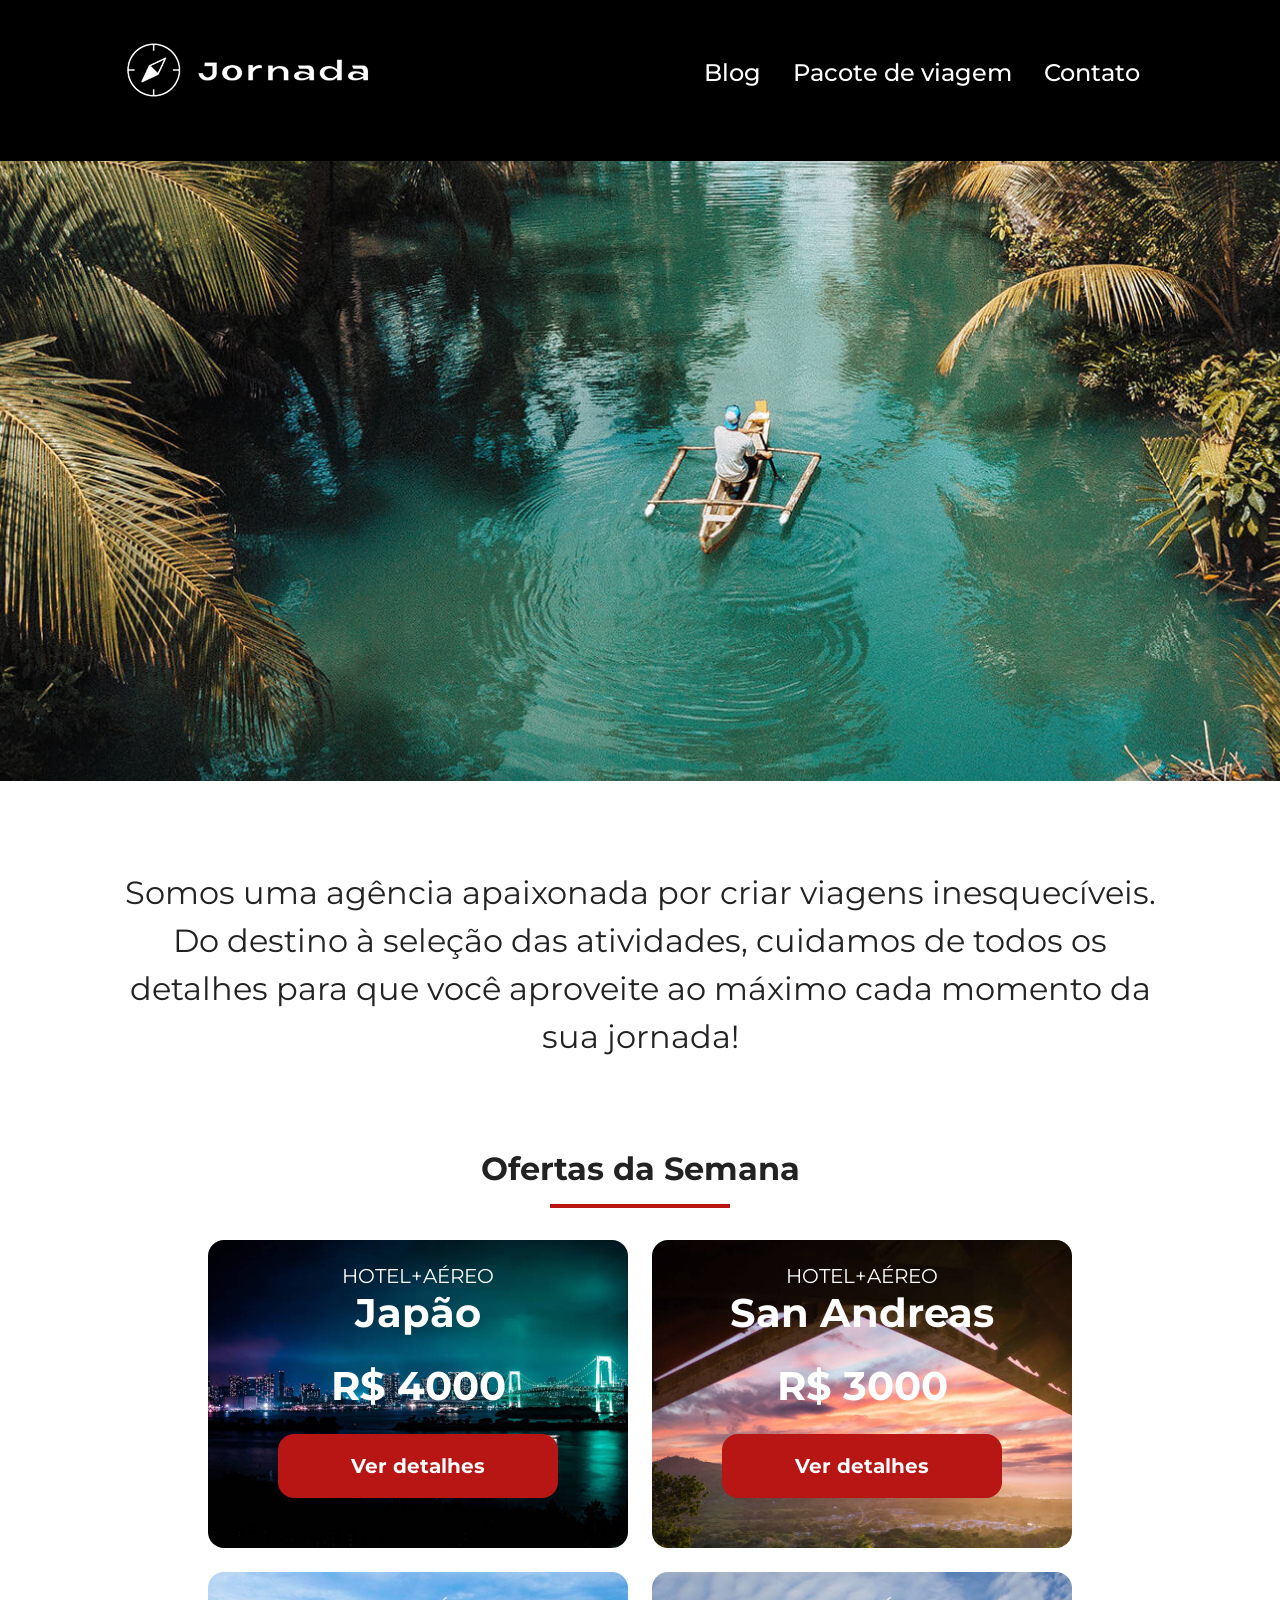
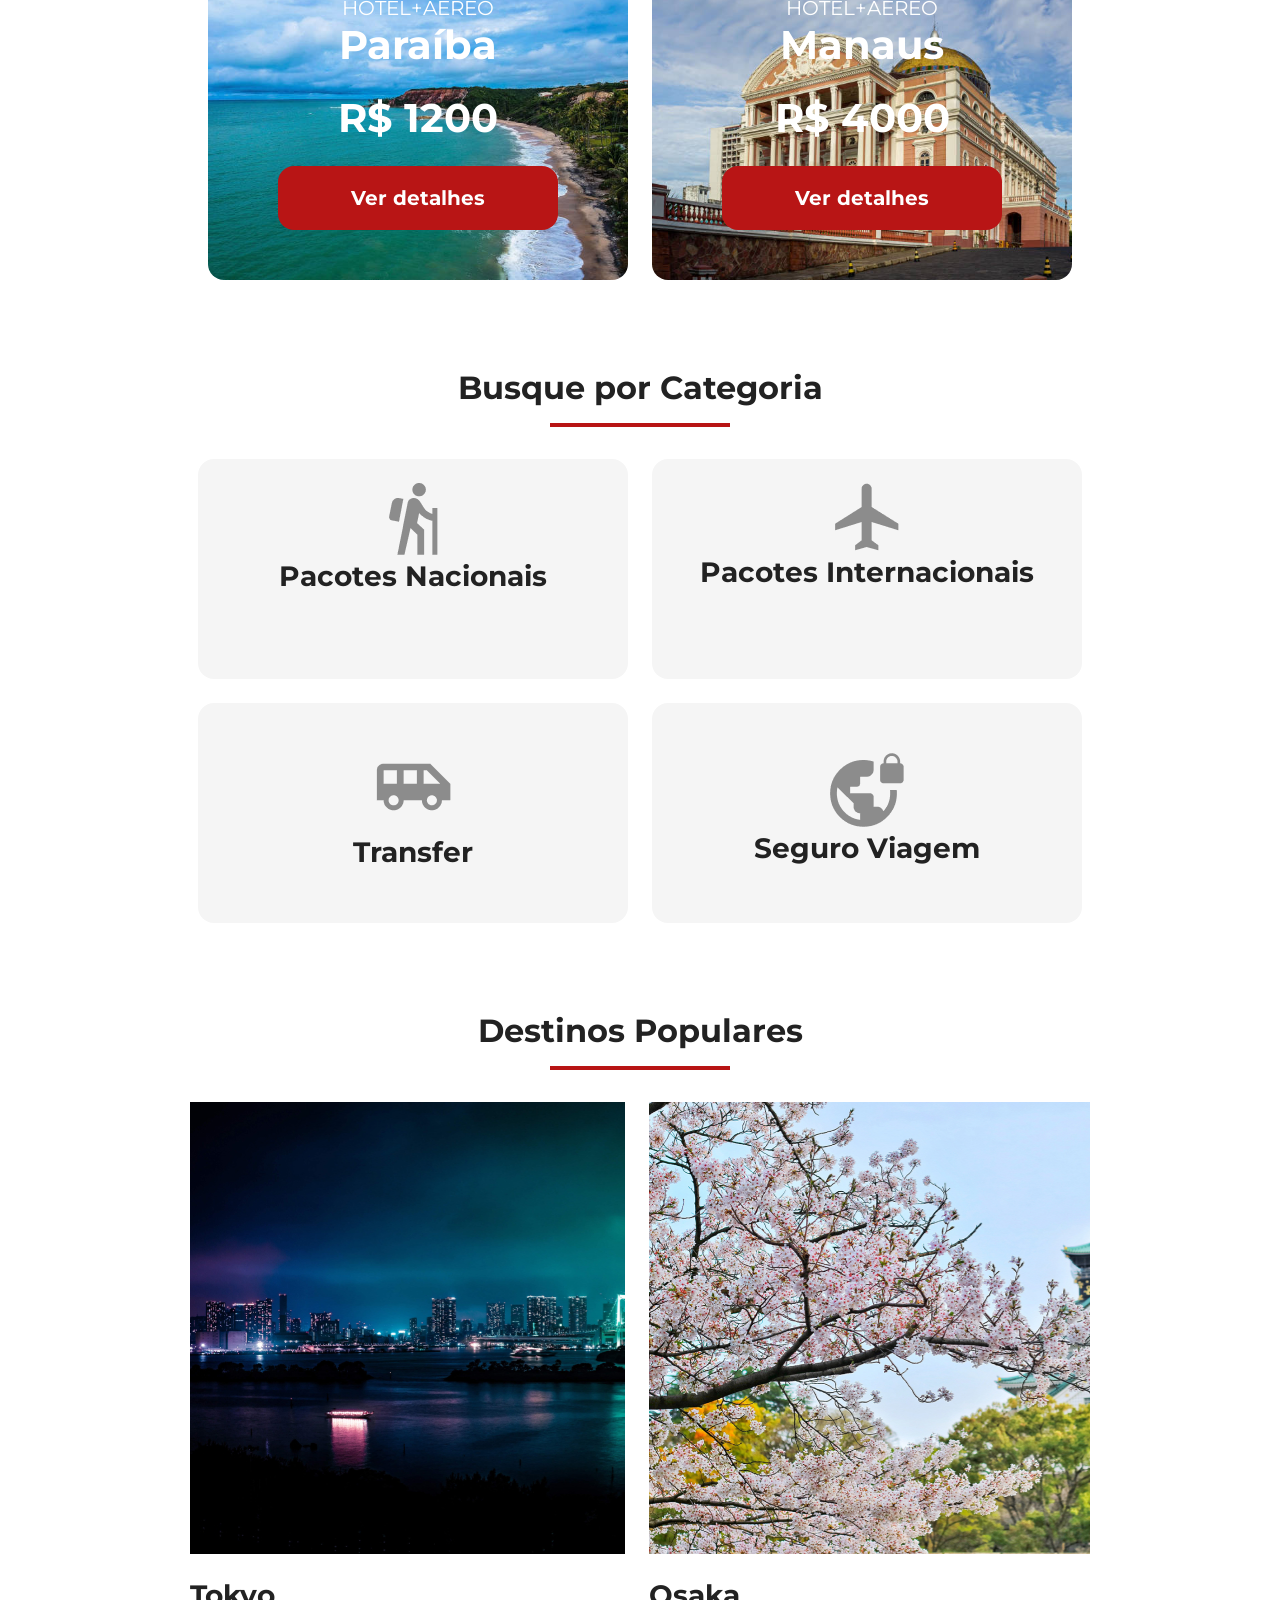
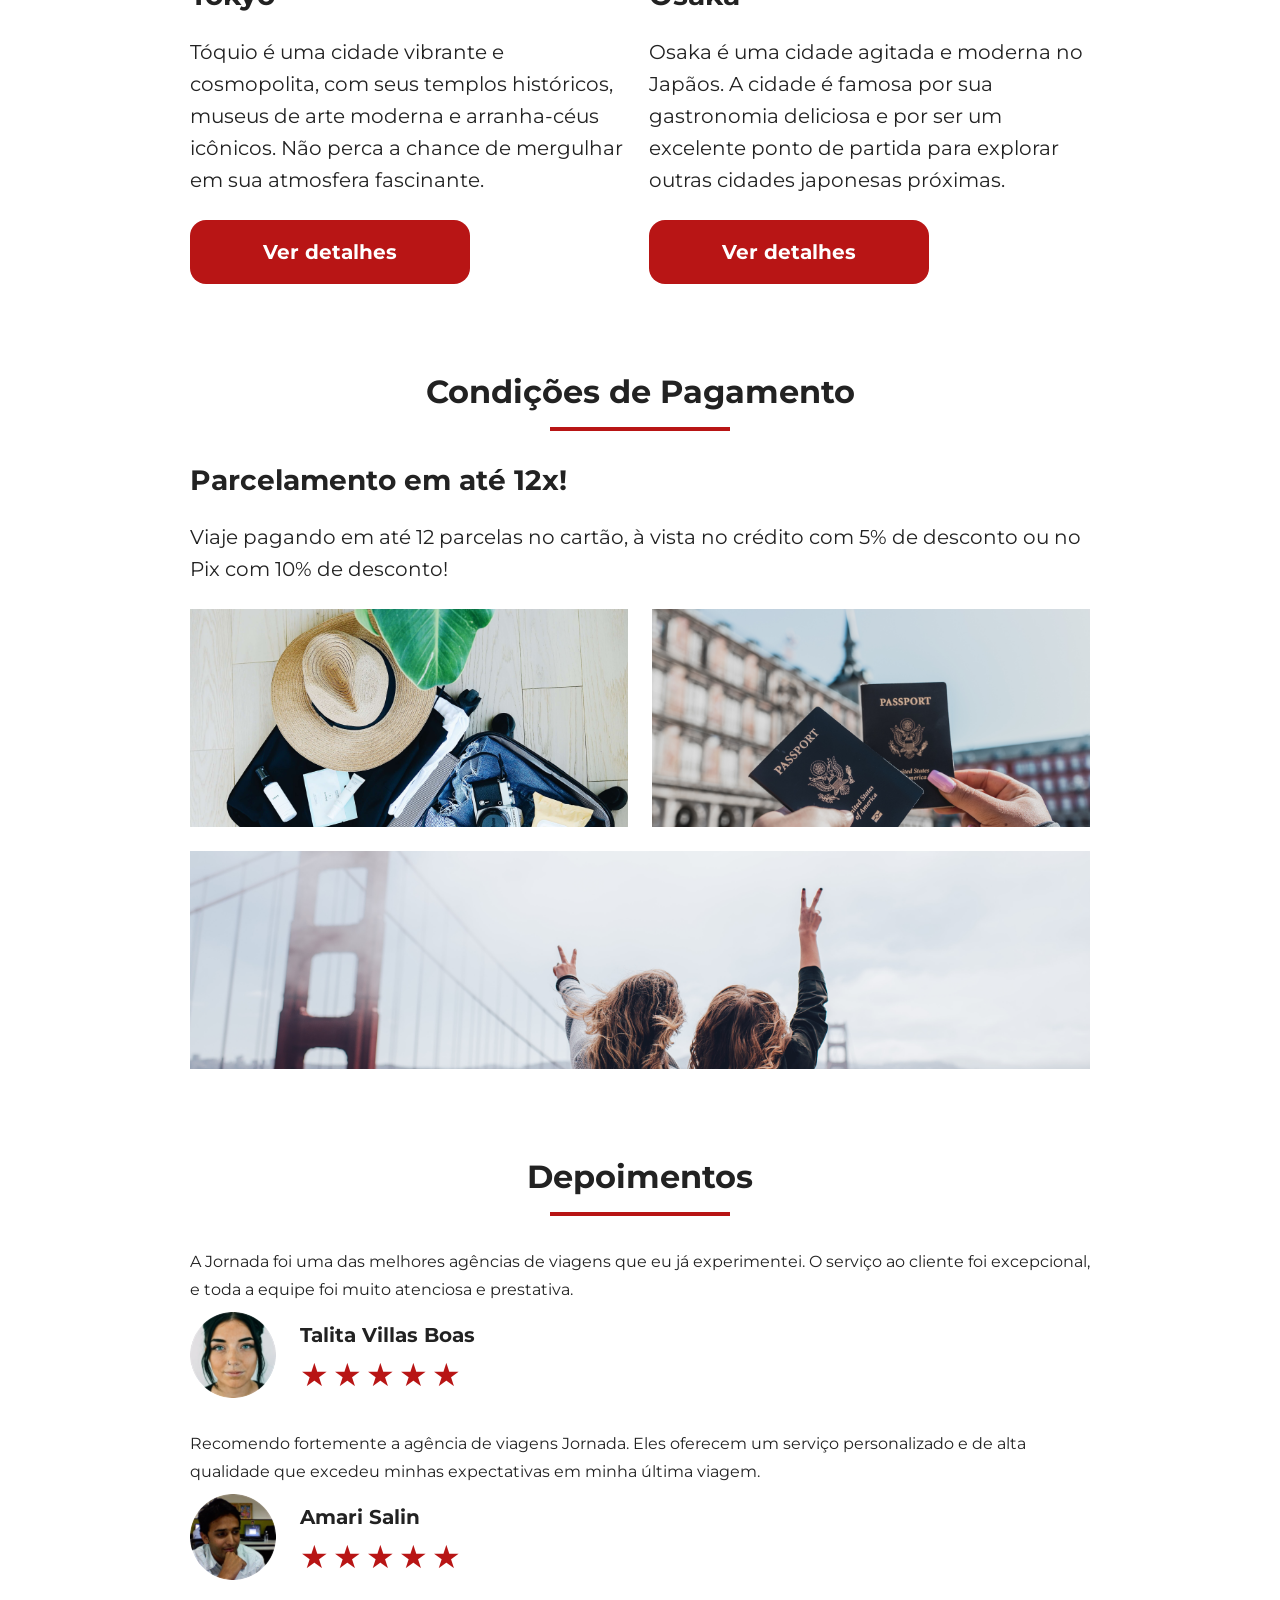
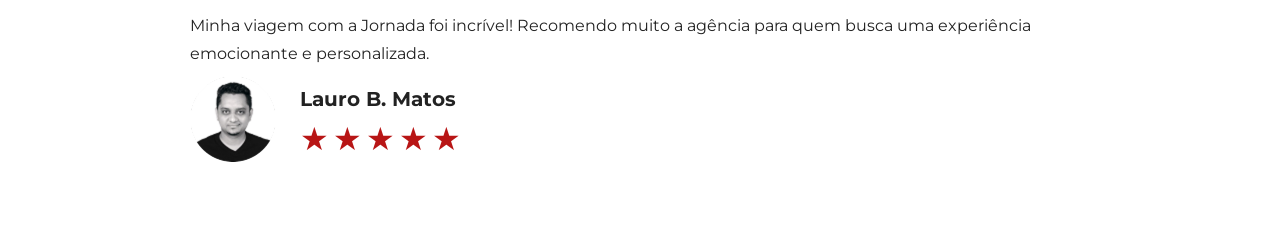
==== index.html @ 450d6588 "Finaliza estilos do mobile" ====
<!doctype html>
<html lang="en">
  <head>
    <meta charset="UTF-8" />
    <meta name="viewport" content="width=device-width, initial-scale=1.0" />
    <title>Jornnada Viagens</title>
    <link rel="stylesheet" href="css/style.css" />
  </head>

  <body>
    <header class="main-header">
      <a class="logo" href="index.html" title="Voltar para a página inicial">
        <img
          class="img-mobile"
          src="images/bussola-jornada-branco.png"
          alt="Bússola  do logo Jornada Viagens na cor branca"
        />
        <img
          class="img-desktop"
          src="images/bussola-texto-jornada-branco.png"
          alt="Logo Jornada Viagens na cor branca"
        />
      </a>

      <div class="navigation-menu">
        <label for="menu">
          <img src="images/menu.png" alt="menu" />
        </label>
        <input type="checkbox" id="menu" hidden />
        <nav>
          <ul class="list-links">
            <li>
              <a href="blog.html" target="_blank" title="Ir para o blog"
                >Blog</a
              >
            </li>
            <li>
              <a
                href="pacotes.html"
                target="_blank"
                title="Ir para os pacotes de viagem"
                >Pacote de viagem</a
              >
            </li>
            <li>
              <a
                href="contato.html"
                target="_blank"
                title="Ir para a página de contato"
                >Contato</a
              >
            </li>
          </ul>
        </nav>
      </div>
    </header>

    <section class="hero">
      <div class="hero-img"></div>
      <h2>
        Somos uma agência apaixonada por criar viagens inesquecíveis. Do destino
        à seleção das atividades, cuidamos de todos os detalhes para que você
        aproveite ao máximo cada momento da sua jornada!
      </h2>
    </section>

    <section class="offers">
      <div class="section-title">
        <h2>Ofertas da Semana</h2>
        <hr />
      </div>

      <div class="offers-cards">
        <article class="card japan">
          <header>
            <p>HOTEL+AÉREO</p>
            <h3>
              Japão<br />
              <span>R$ 4000</span>
            </h3>
          </header>
          <footer>
            <a href="#" target="" class="button">Ver detalhes</a>
          </footer>
        </article>

        <article class="card san-andreas">
          <header>
            <p>HOTEL+AÉREO</p>
            <h3>
              San Andreas<br />
              <span>R$ 3000</span>
            </h3>
          </header>
          <footer>
            <a href="#" target="" class="button">Ver detalhes</a>
          </footer>
        </article>

        <article class="card paraiba">
          <header>
            <p>HOTEL+AÉREO</p>
            <h3>
              Paraíba<br />
              <span>R$ 1200</span>
            </h3>
          </header>
          <footer>
            <a href="#" target="" class="button">Ver detalhes</a>
          </footer>
        </article>

        <article class="card manaus">
          <header>
            <p>HOTEL+AÉREO</p>
            <h3>
              Manaus<br />
              <span>R$ 4000</span>
            </h3>
          </header>
          <footer>
            <a href="#" target="" class="button">Ver detalhes</a>
          </footer>
        </article>
      </div>
    </section>

    <section class="categories">
      <div class="section-title">
        <h2>Busque por Categoria</h2>
        <hr />
      </div>
      <div class="categories-cards">
        <a
          class="card"
          href="#"
          target="_blank"
          title="Busque pela categoria de pacotes nacionais"
        >
          <img
            src="images/icone-caminhada.png"
            alt="Ícone cinza representado uma pessoa fazendo tracking"
          />
          <h3 class="content-title">Pacotes Nacionais<br /></h3>
        </a>

        <a
          class="card"
          href="#"
          target="_blank"
          title="Busque pela categoria de pacotes internacionais"
        >
          <img
            src="images/icone-aviao.png"
            alt="Ícone cinza representado um aviao"
          />
          <h3 class="content-title">Pacotes Internacionais<br /></h3>
        </a>

        <a
          class="card sigle-line transfer"
          href="#"
          target="_blank"
          title="Busque pela categoria de transfer"
        >
          <img
            src="images/icone-onibus.png"
            alt="Ícone cinza representado um microonibus"
          />
          <h3 class="content-title">Transfer<br /></h3>
        </a>

        <a
          class="card sigle-line"
          href="#"
          target="_blank"
          title="Busque pela categoria de seguro viagem"
        >
          <img
            src="images/icone-planeta.png"
            alt="Ícone cinza representado o planeta terra com um cadeado"
          />
          <h3 class="content-title">Seguro Viagem<br /></h3>
        </a>
      </div>
    </section>

    <section class="destinations">
      <div class="section-title">
        <h2>Destinos Populares</h2>
        <hr />
      </div>

      <div class="destinations-items">
        <article class="item">
          <header>
            <div class="img-item tokio"></div>
            <h3 class="content-title">Tokyo</h3>
          </header>
          <p class="content-text">
            Tóquio é uma cidade vibrante e cosmopolita, com seus templos
            históricos, museus de arte moderna e arranha-céus icônicos. Não
            perca a chance de mergulhar em sua atmosfera fascinante.
          </p>
          <footer>
            <a
              href="#"
              target="_blank"
              class="button"
              title="Veja mais detalhes do destino Tokio"
              >Ver detalhes</a
            >
          </footer>
        </article>

        <article class="item">
          <header>
            <div class="img-item osaka"></div>
            <h3 class="content-title">Osaka</h3>
          </header>
          <p class="content-text">
            Osaka é uma cidade agitada e moderna no Japãos. A cidade é famosa
            por sua gastronomia deliciosa e por ser um excelente ponto de
            partida para explorar outras cidades japonesas próximas.
          </p>
          <footer>
            <a
              href="#"
              target="_blank"
              class="button"
              title="Veja mais detalhes do destino Osaka"
              >Ver detalhes</a
            >
          </footer>
        </article>
      </div>
    </section>

    <section class="payments">
      <div class="section-title">
        <h2>Condições de Pagamento</h2>
        <hr />
      </div>
      <div class="payments-content">
        <div class="text-content">
          <h3 class="content-title">Parcelamento em até 12x!</h3>
          <p class="content-text">
            Viaje pagando em até 12 parcelas no cartão, à vista no crédito com
            5% de desconto ou no Pix com 10% de desconto!
          </p>
        </div>
        <div class="image-content">
          <div class="image bag"></div>
          <div class="image passport"></div>
          <div class="image people colspan-2"></div>
        </div>
      </div>
    </section>

    <section class="testimonials">
      <div class="section-title">
        <h2>Depoimentos</h2>
        <hr />
      </div>

      <div class="testimonial-container">
        <article class="card">
          <header>
            <p>
              A Jornada foi uma das melhores agências de viagens que eu já
              experimentei. O serviço ao cliente foi excepcional, e toda a
              equipe foi muito atenciosa e prestativa.
            </p>
          </header>
          <footer>
            <img
              src="images/avatar-talita.png"
              alt="imagem de perfil da cliente Talita Villas Boas"
            />
            <div class="profile-content">
              <h4 class="content-title">Talita Villas Boas</h4>
              <div class="rating">
                <span class="star">★</span>
                <span class="star">★</span>
                <span class="star">★</span>
                <span class="star">★</span>
                <span class="star">★</span>
              </div>
            </div>
          </footer>
        </article>

        <article class="card">
          <header>
            <p>
              Recomendo fortemente a agência de viagens Jornada. Eles oferecem
              um serviço personalizado e de alta qualidade que excedeu minhas
              expectativas em minha última viagem.
            </p>
          </header>
          <footer>
            <img
              src="images/avatar-amari.png"
              alt="imagem de perfil da cliente Amari Salin"
            />
            <div class="profile-content">
              <h4 class="content-title">Amari Salin</h4>
              <div class="rating">
                <span class="star">★</span>
                <span class="star">★</span>
                <span class="star">★</span>
                <span class="star">★</span>
                <span class="star">★</span>
              </div>
            </div>
          </footer>
        </article>

        <article class="card">
          <header>
            <p>
              Minha viagem com a Jornada foi incrível! Recomendo muito a agência
              para quem busca uma experiência emocionante e personalizada.
            </p>
          </header>
          <footer>
            <img
              src="images/avatar-lauro.png"
              alt="imagem de perfil da cliente Lauro B. Matos"
            />
            <div class="profile-content">
              <h4 class="content-title">Lauro B. Matos</h4>
              <div class="rating">
                <span class="star">★</span>
                <span class="star">★</span>
                <span class="star">★</span>
                <span class="star">★</span>
                <span class="star">★</span>
              </div>
            </div>
          </footer>
        </article>
      </div>
    </section>
  </body>
</html>
---- css/style.css ----
@import url(global.css);
@import url(header.css);
@import url(hero.css);
@import url(offers.css);
@import url(category.css);
@import url(destinations.css);
@import url(payments.css);
@import url(testimonials.css);
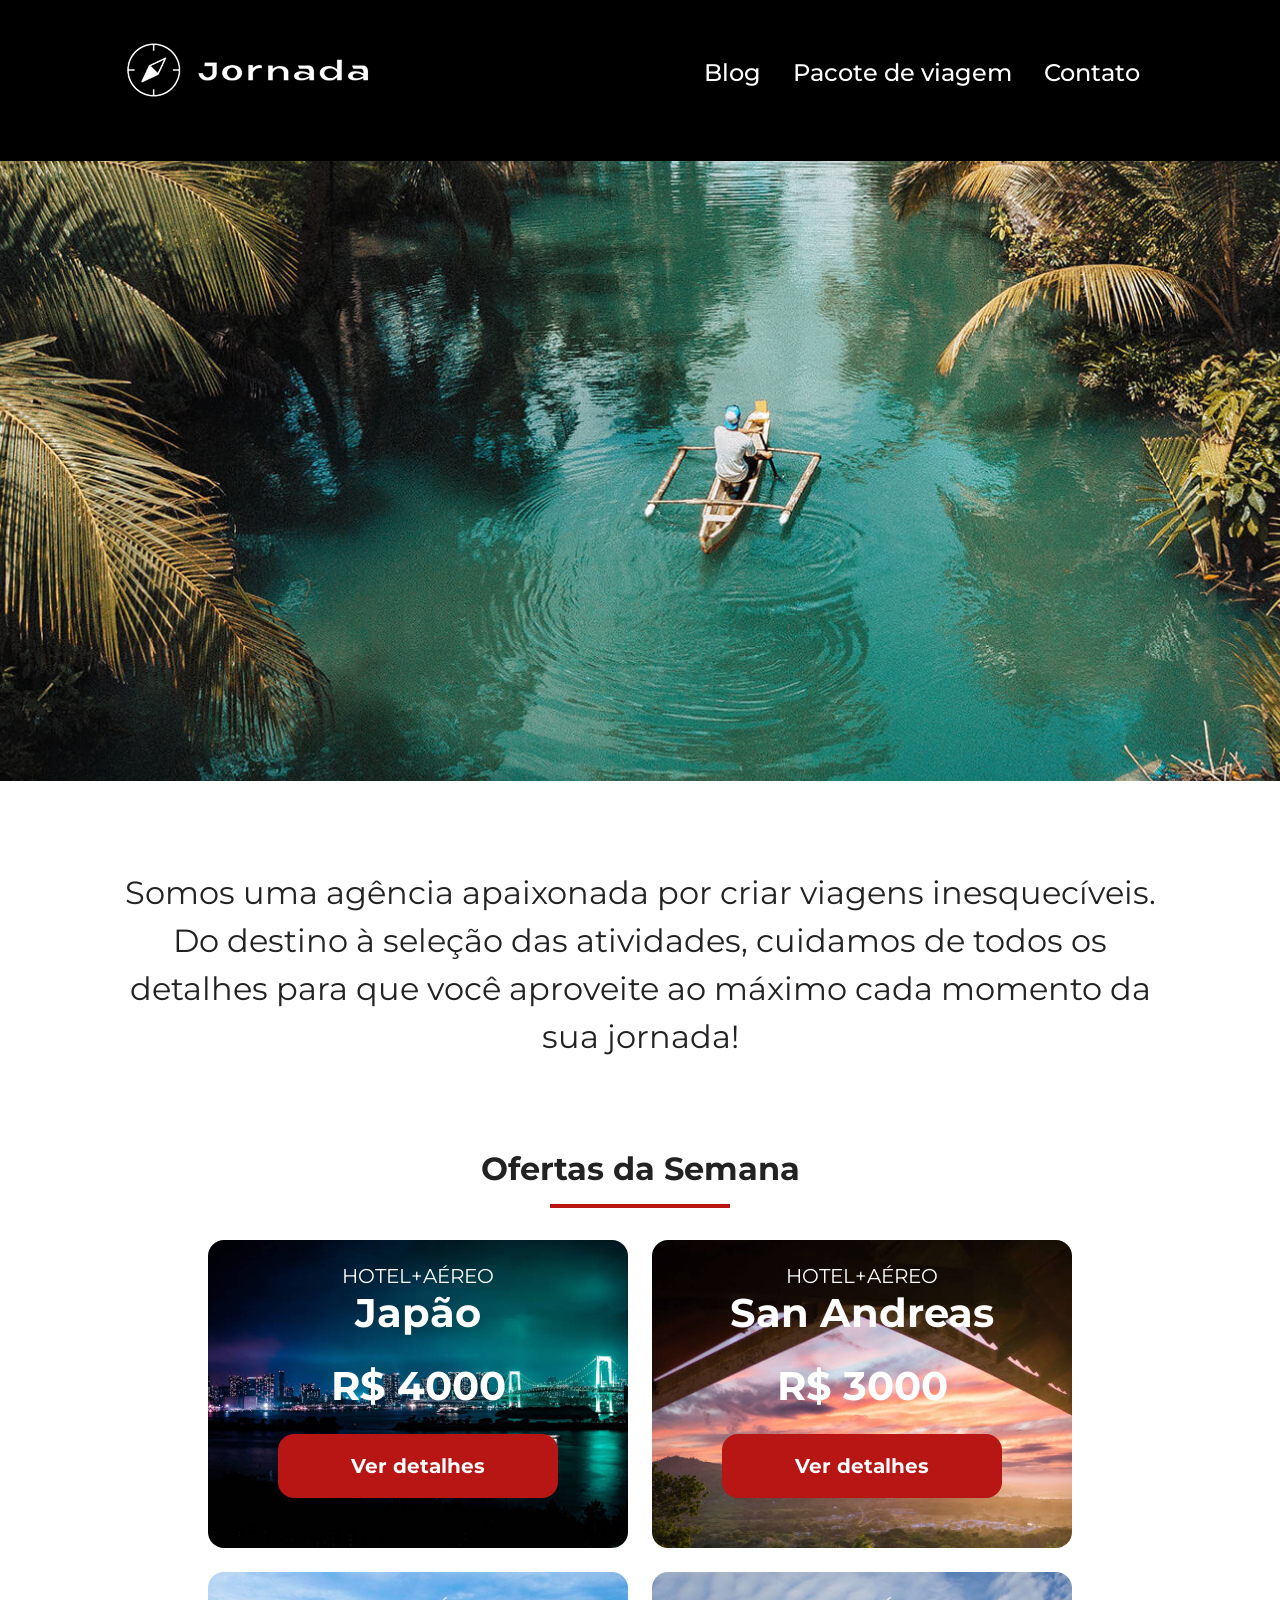
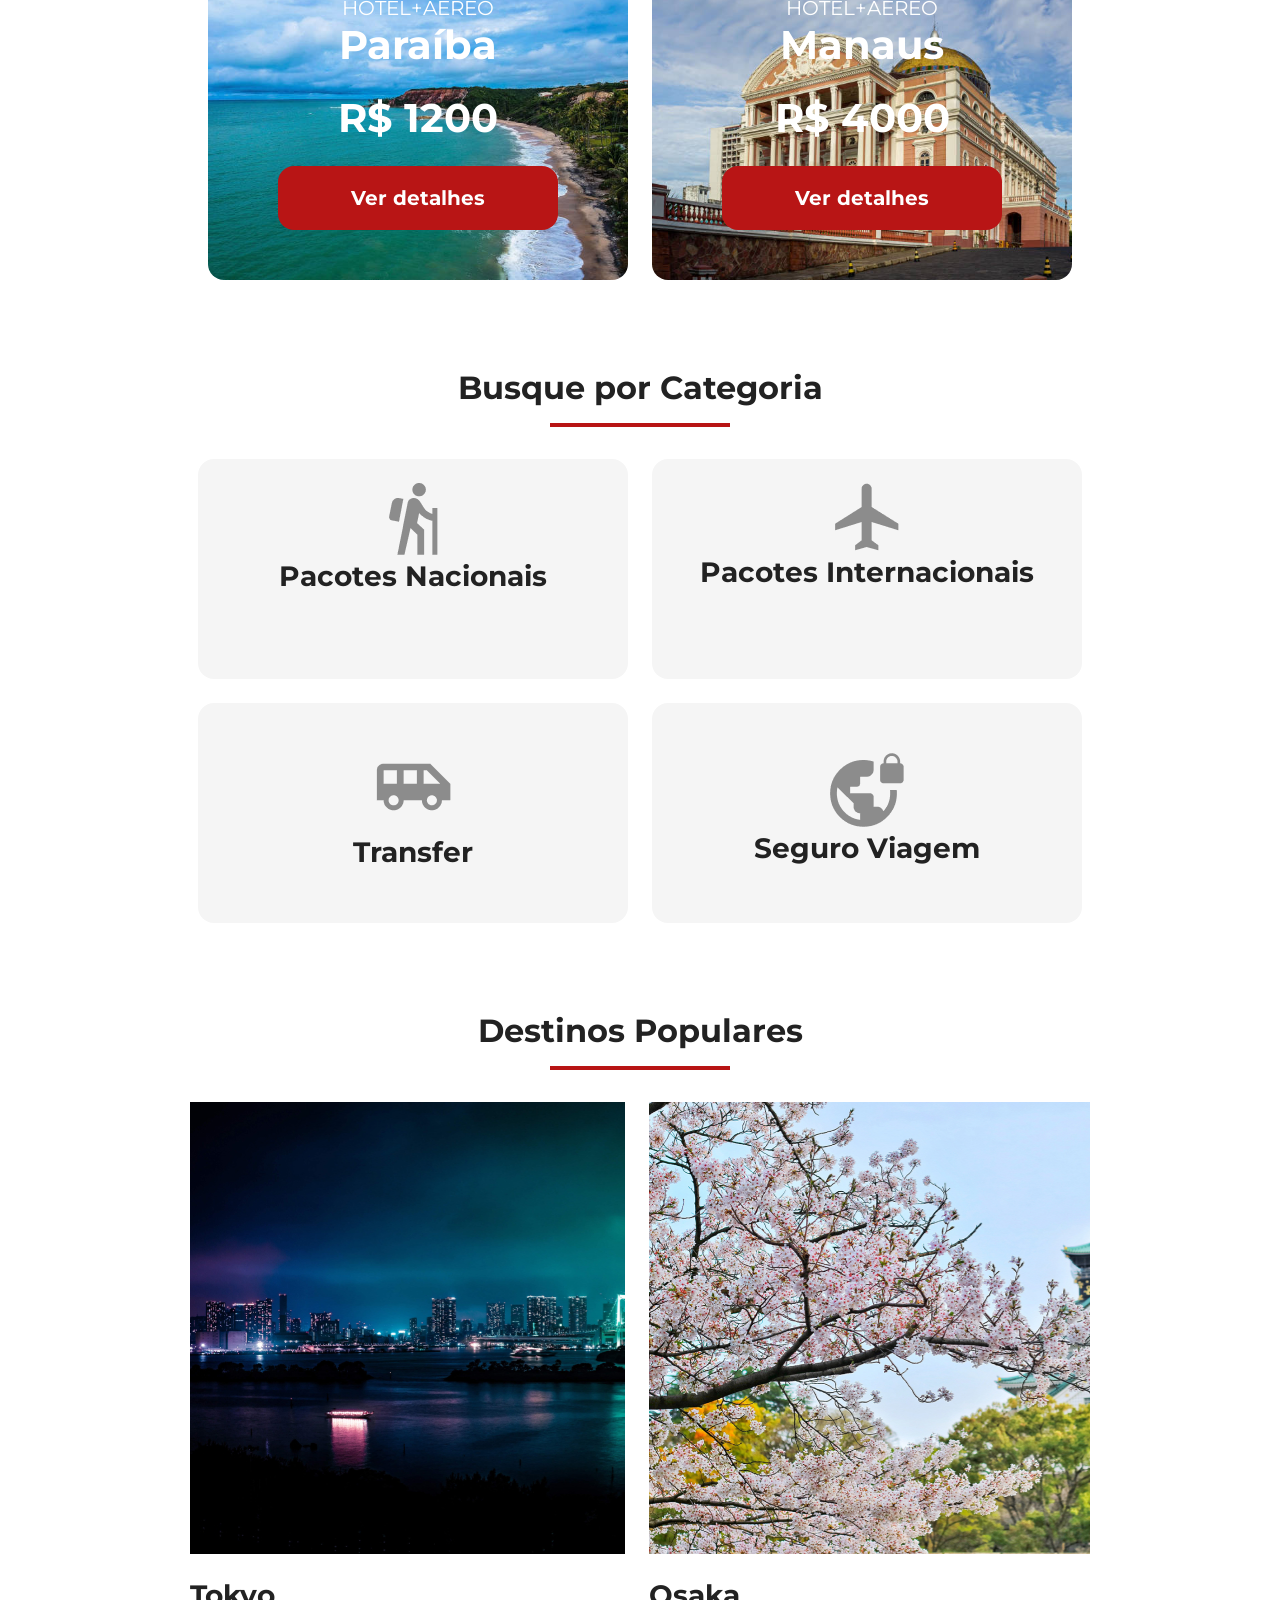
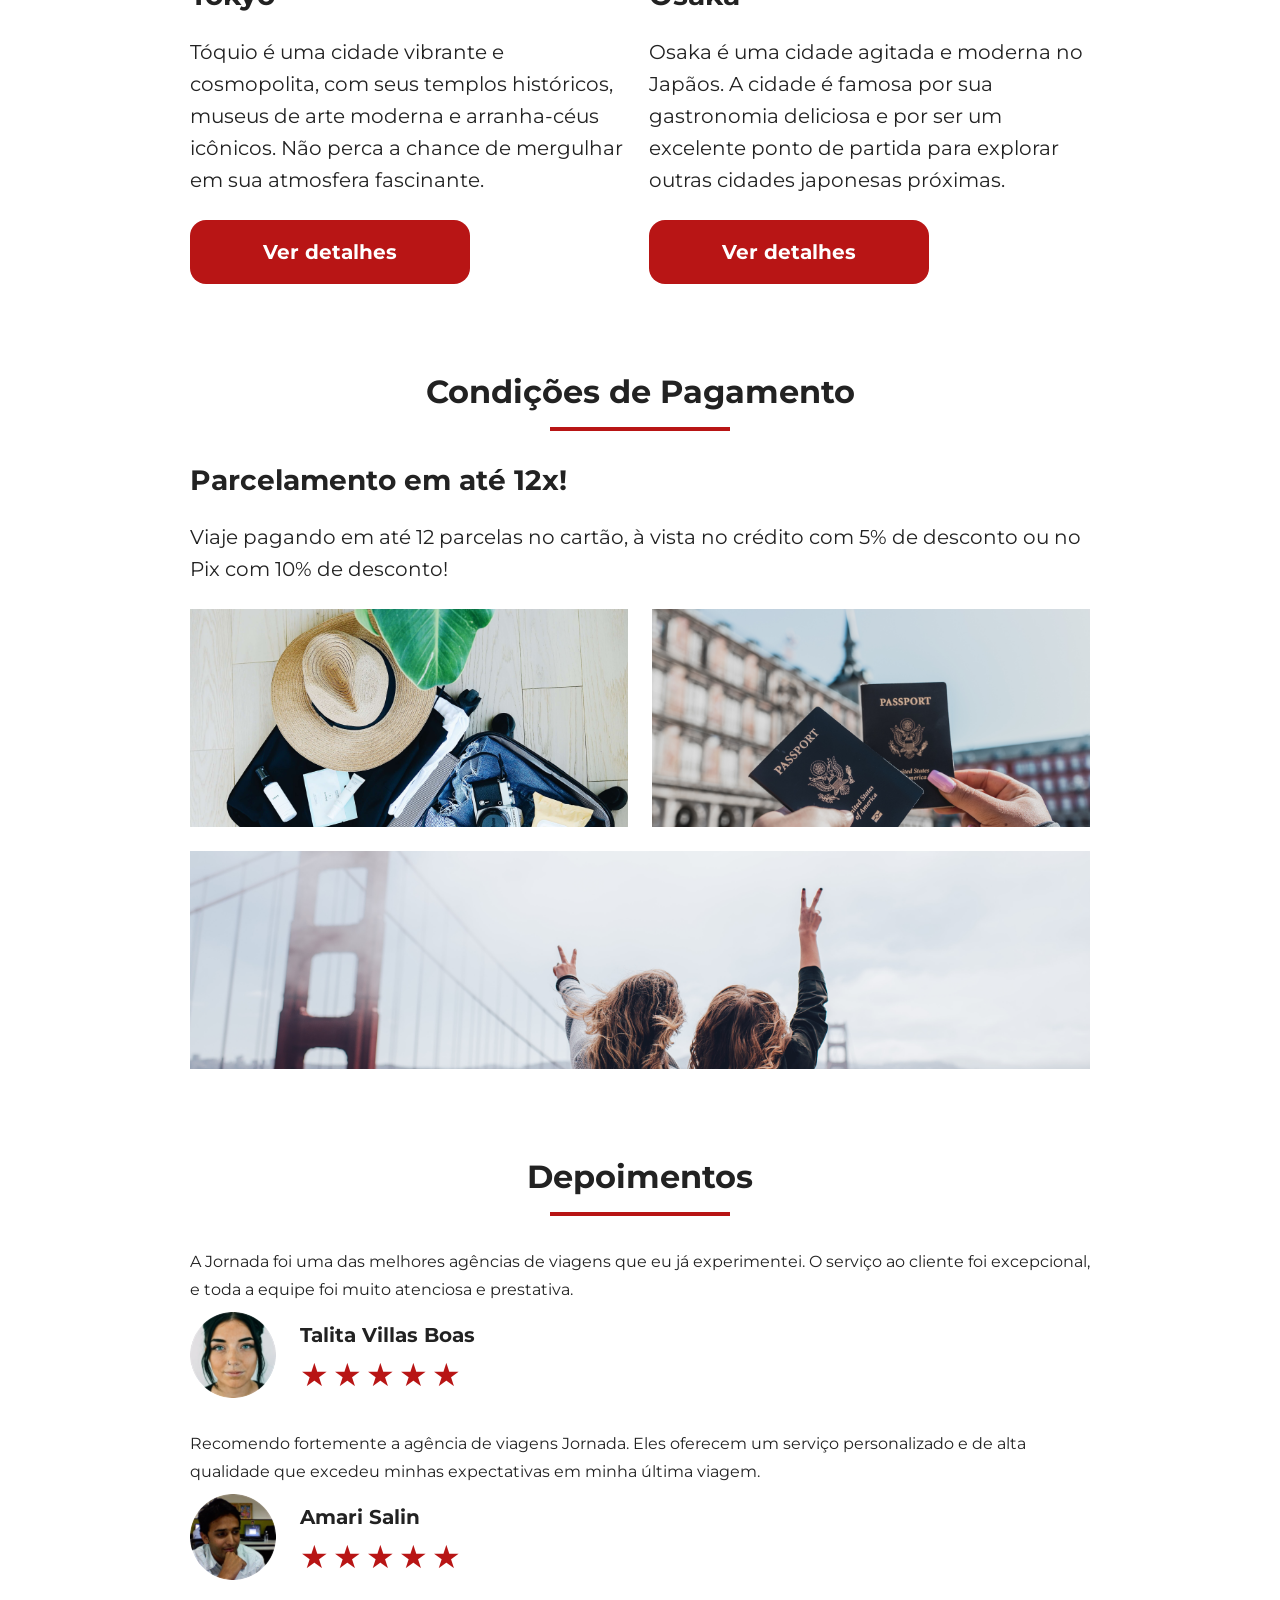
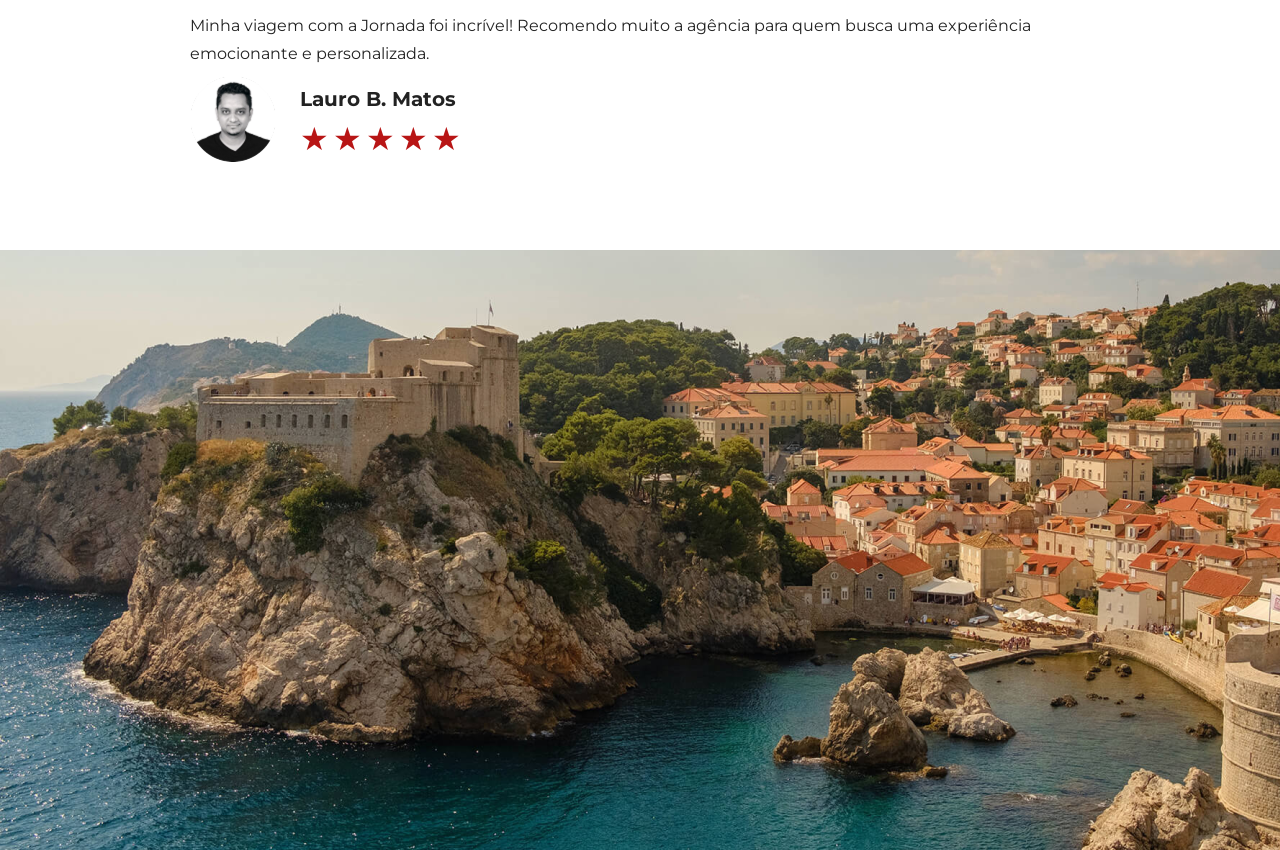
==== commit 29f382d8: "Finaliza sessão bottom-hero" ====
--- a/index.html
+++ b/index.html
@@ -342,5 +342,9 @@
         </article>
       </div>
     </section>
+
+    <section class="bottom-hero">
+      <div class="hero-img"></div>
+    </section>
   </body>
 </html>
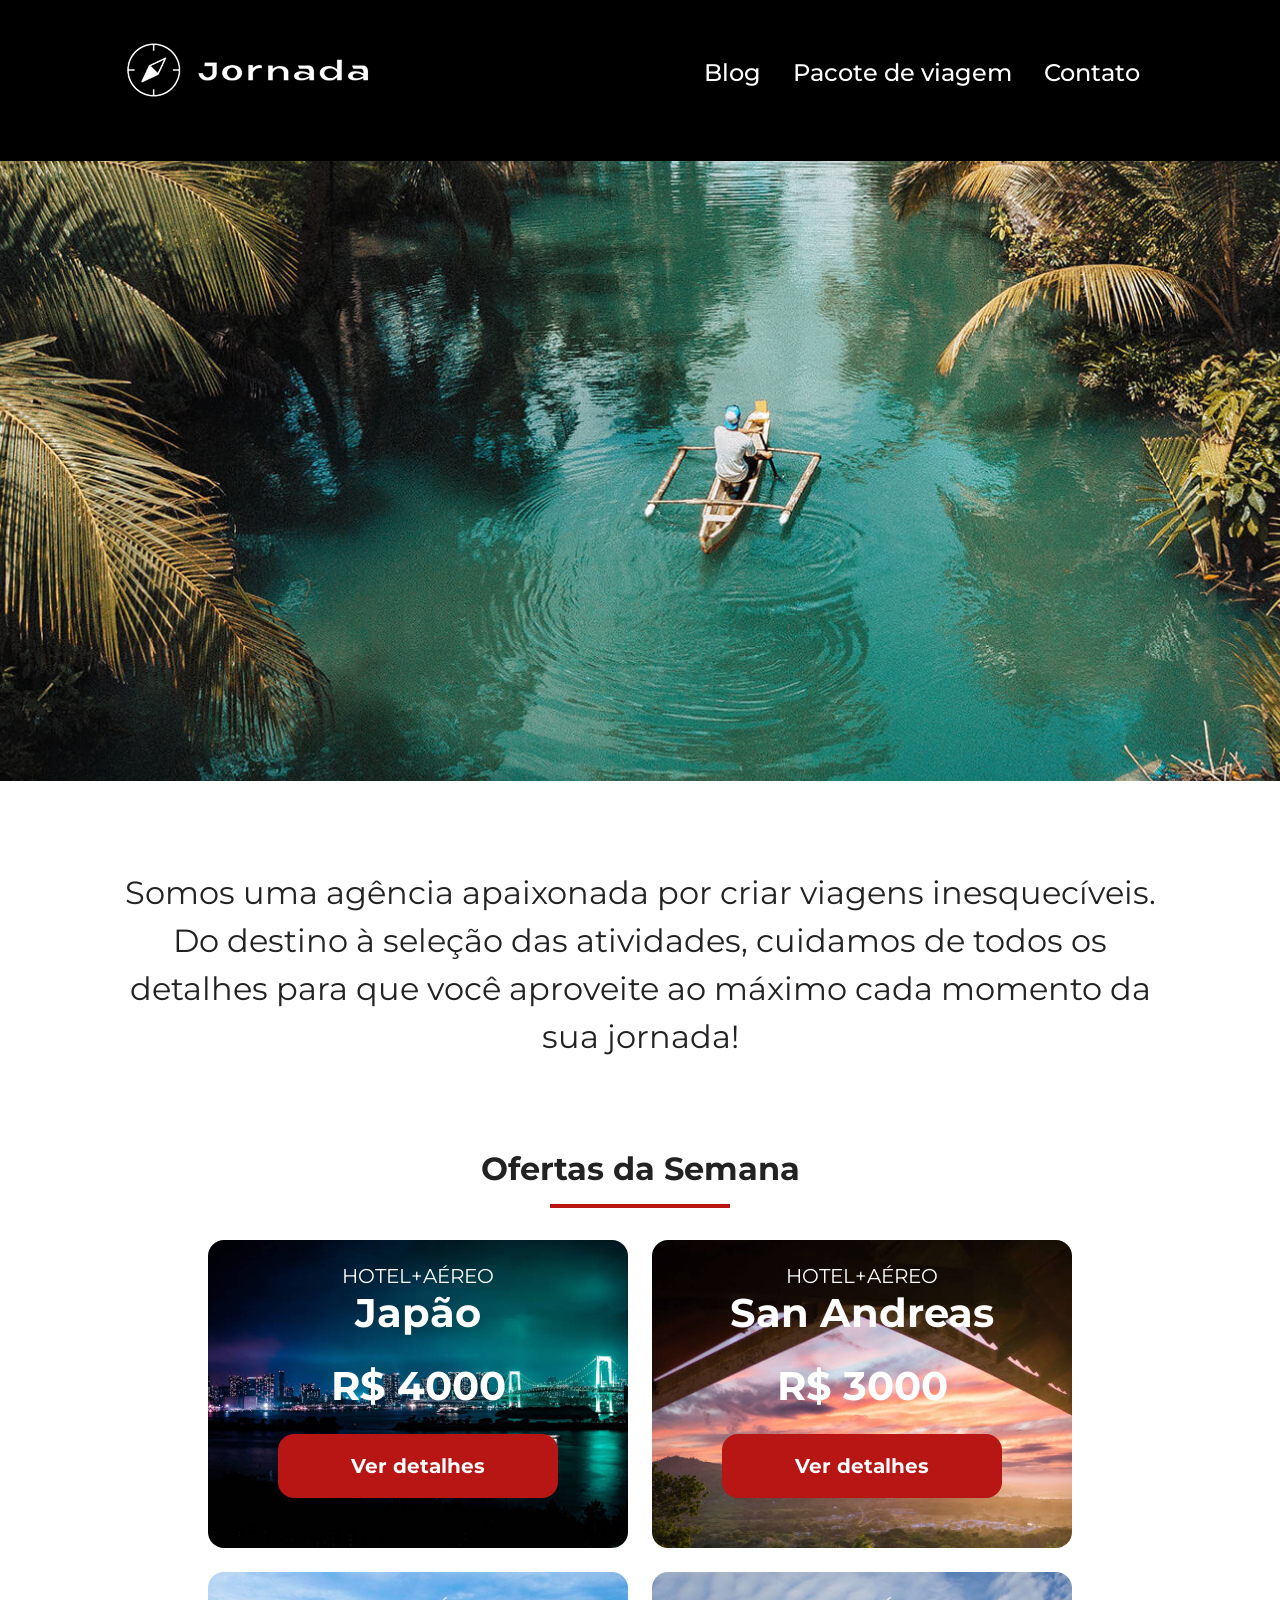
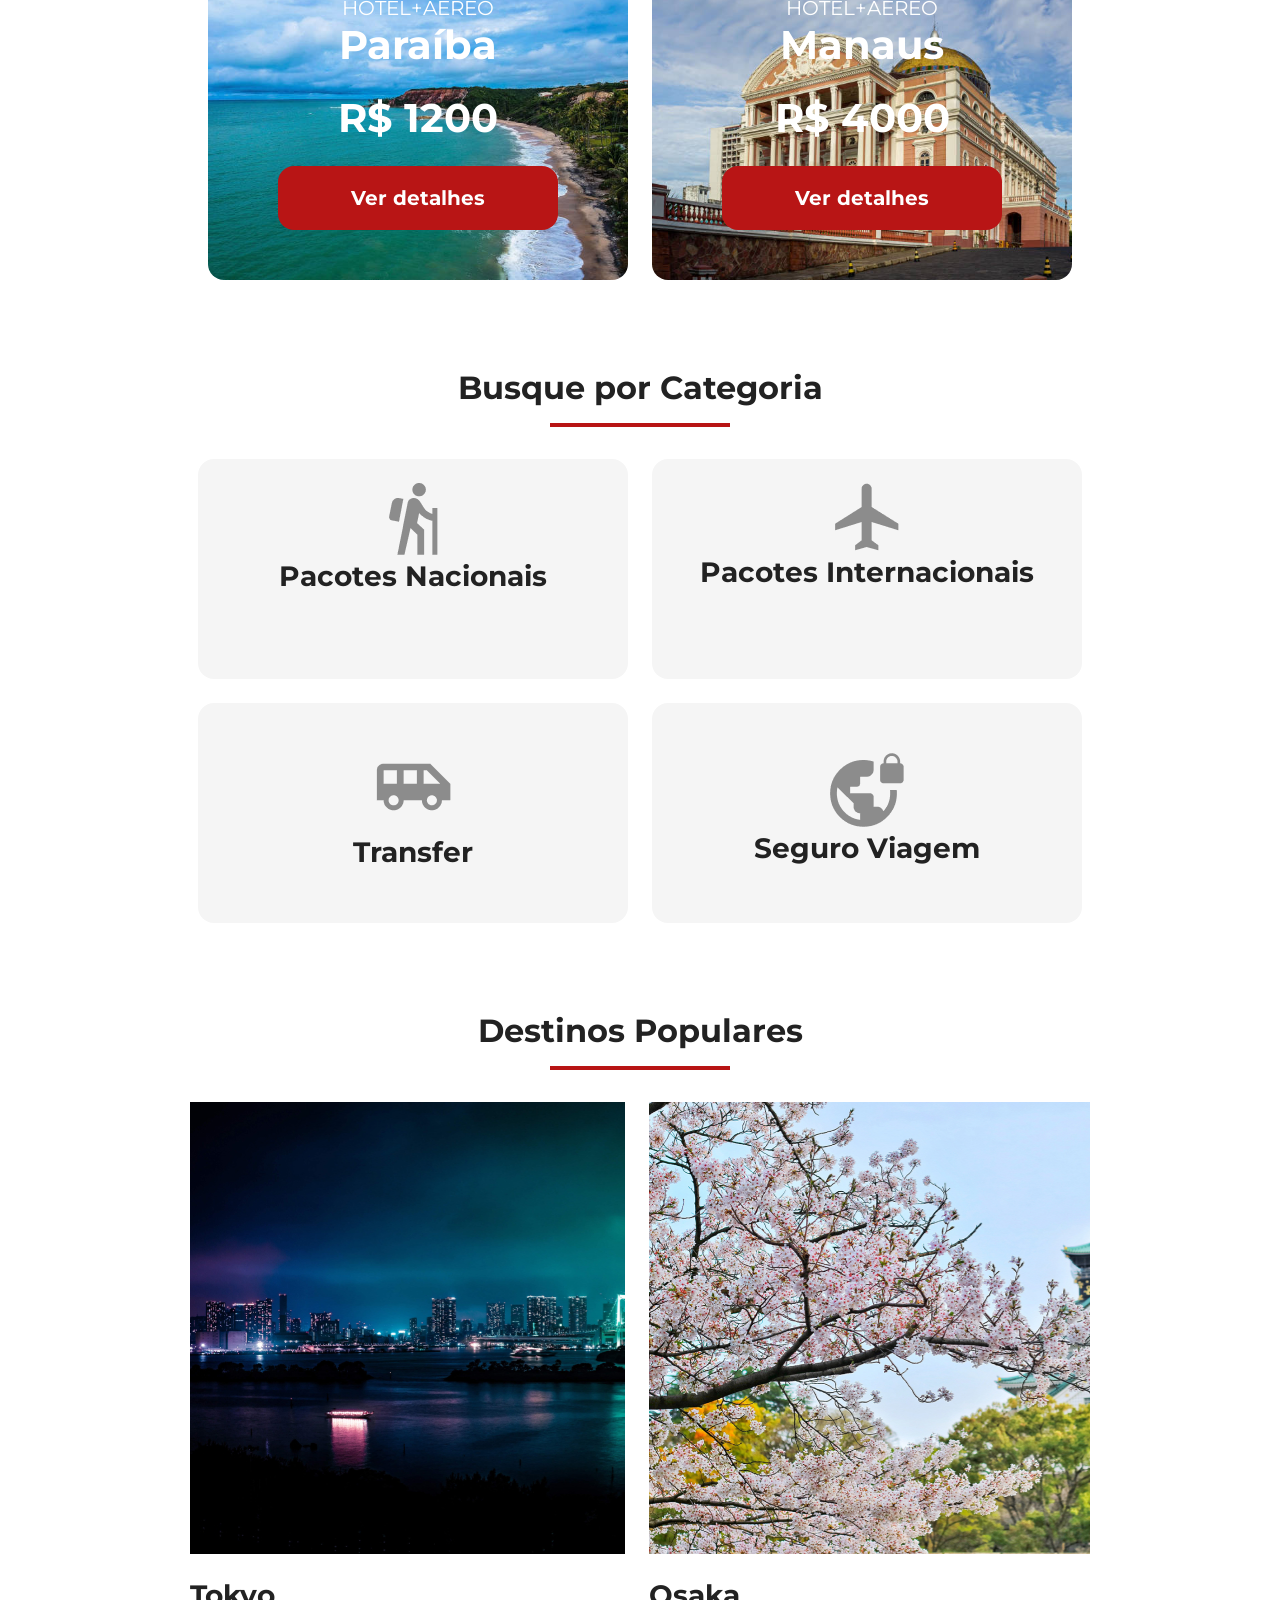
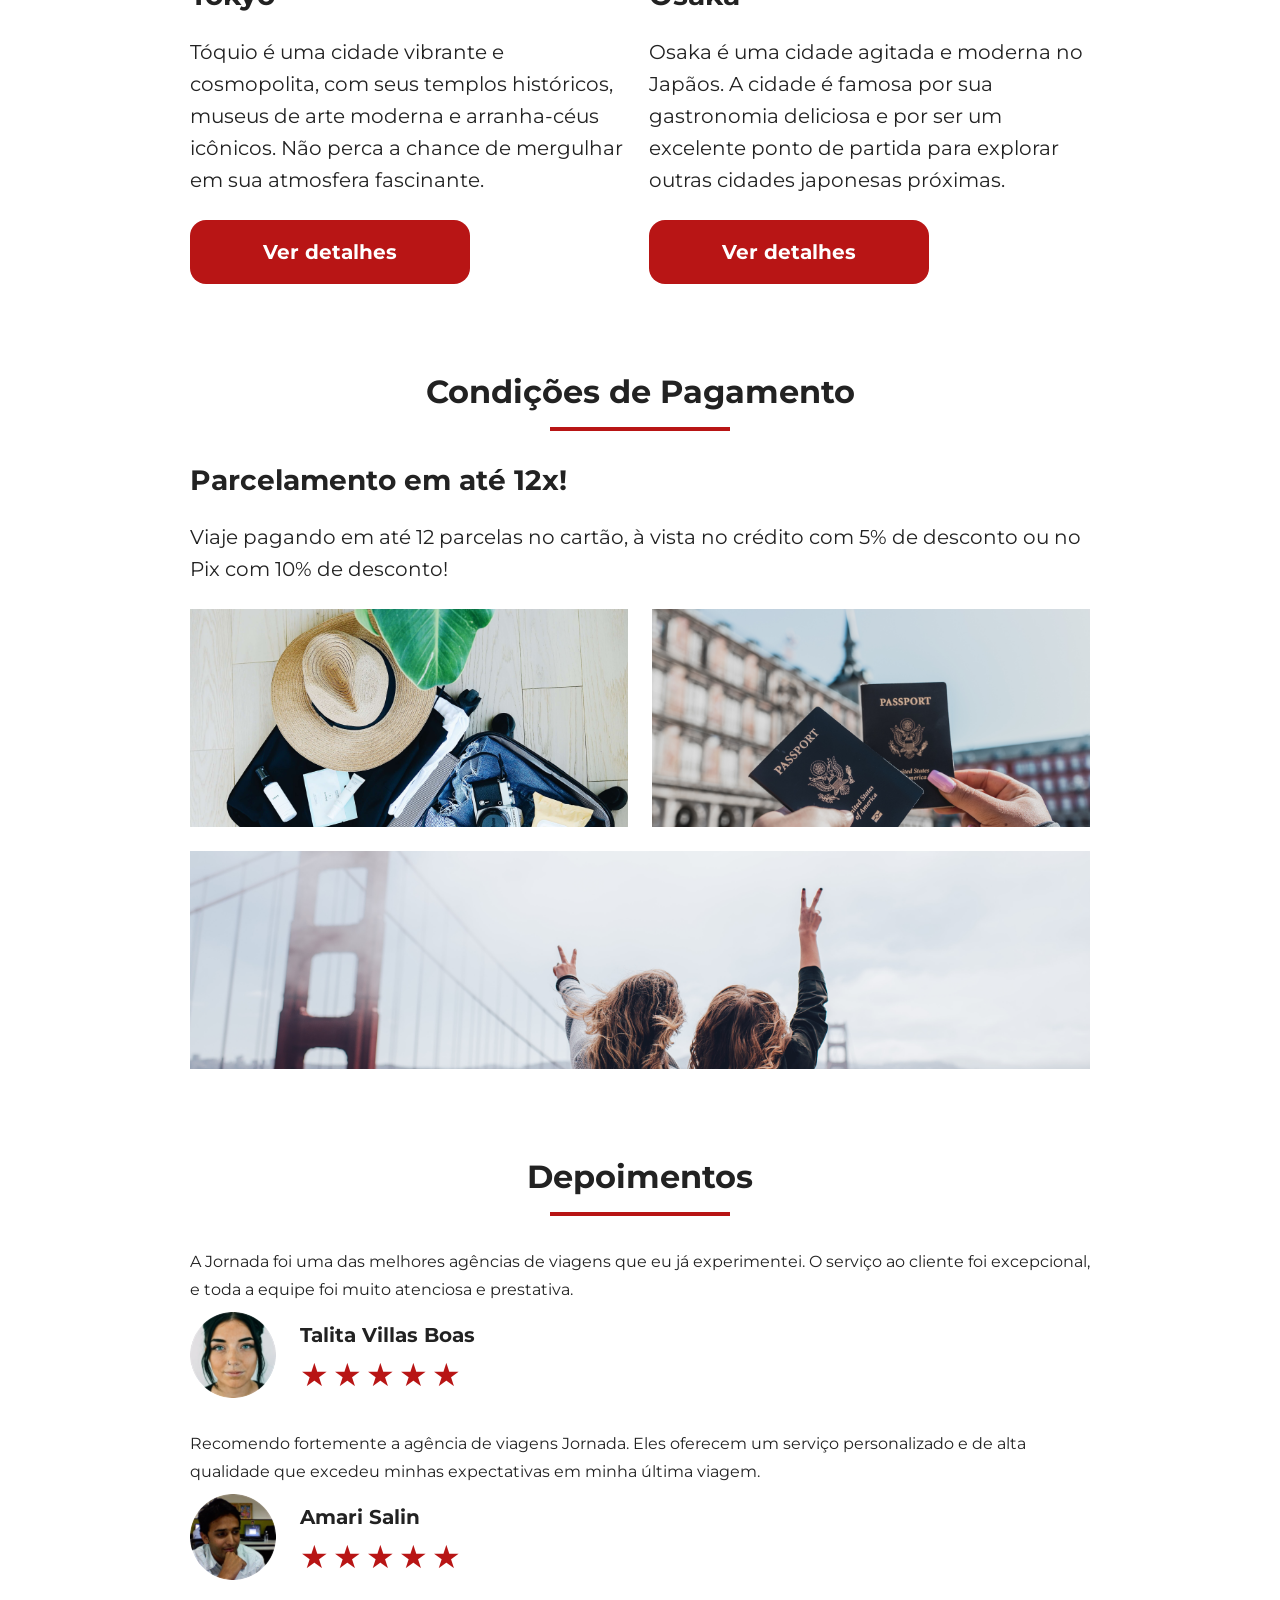
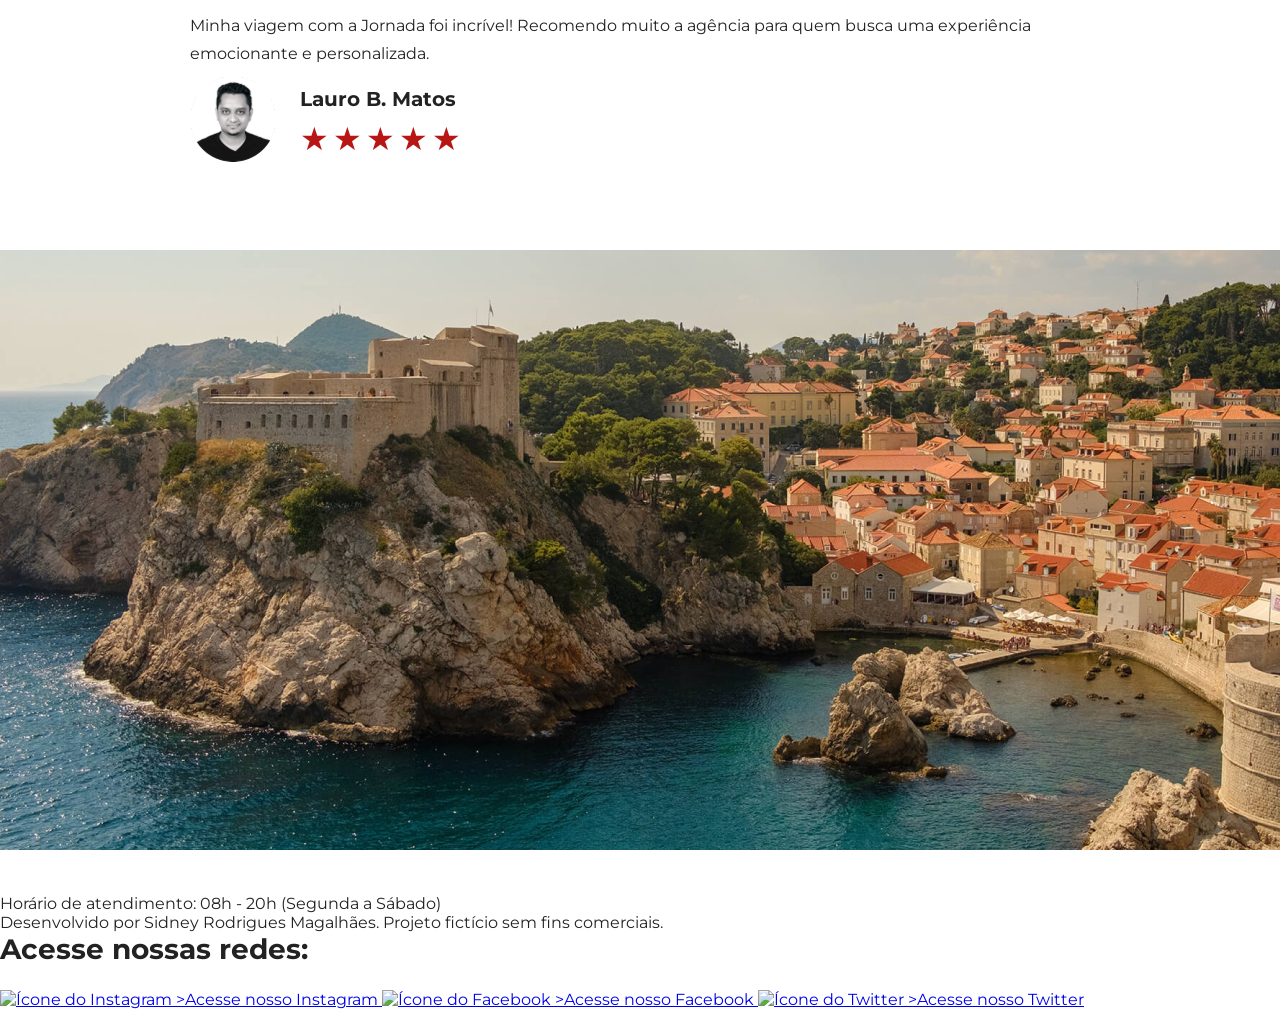
==== commit c199f86e: "Cria estrutura do footer" ====
--- a/index.html
+++ b/index.html
@@ -346,5 +346,30 @@
     <section class="bottom-hero">
       <div class="hero-img"></div>
     </section>
+
+    <footer class="main-footer">
+      <div class="footer-content">
+        <img
+          src="images/logo-footer.png"
+          alt="Bússola do logo Jornada Viagens"  
+        />
+        <p>Horário de atendimento: 08h - 20h (Segunda a Sábado)</p>
+        <p>Desenvolvido por Sidney Rodrigues Magalhães. Projeto fictício sem fins comerciais.</p>
+        <div class="contact-info">
+          <h3 class="content-title">Acesse nossas redes:</h3>
+          <a href="#" target="_blank" title="Acesse o Instagram da Jornada Viagens">
+            <img src="images/instagram.png" alt="Ícone do Instagram" />
+            >Acesse nosso Instagram
+          </a>
+          <a href="#" target="_blank" title="Acesse o Facebook da Jornada Viagens">
+            <img src="images/facebook.png" alt="Ícone do Facebook" />
+            >Acesse nosso Facebook  
+          </a>
+          <a href="#" target="_blank" title="Acesse o Twitter da Jornada Viagens">
+            <img src="images/twitter.png" alt="Ícone do Twitter" />
+            >Acesse nosso Twitter   
+          </a>
+        </div>
+
   </body>
 </html>
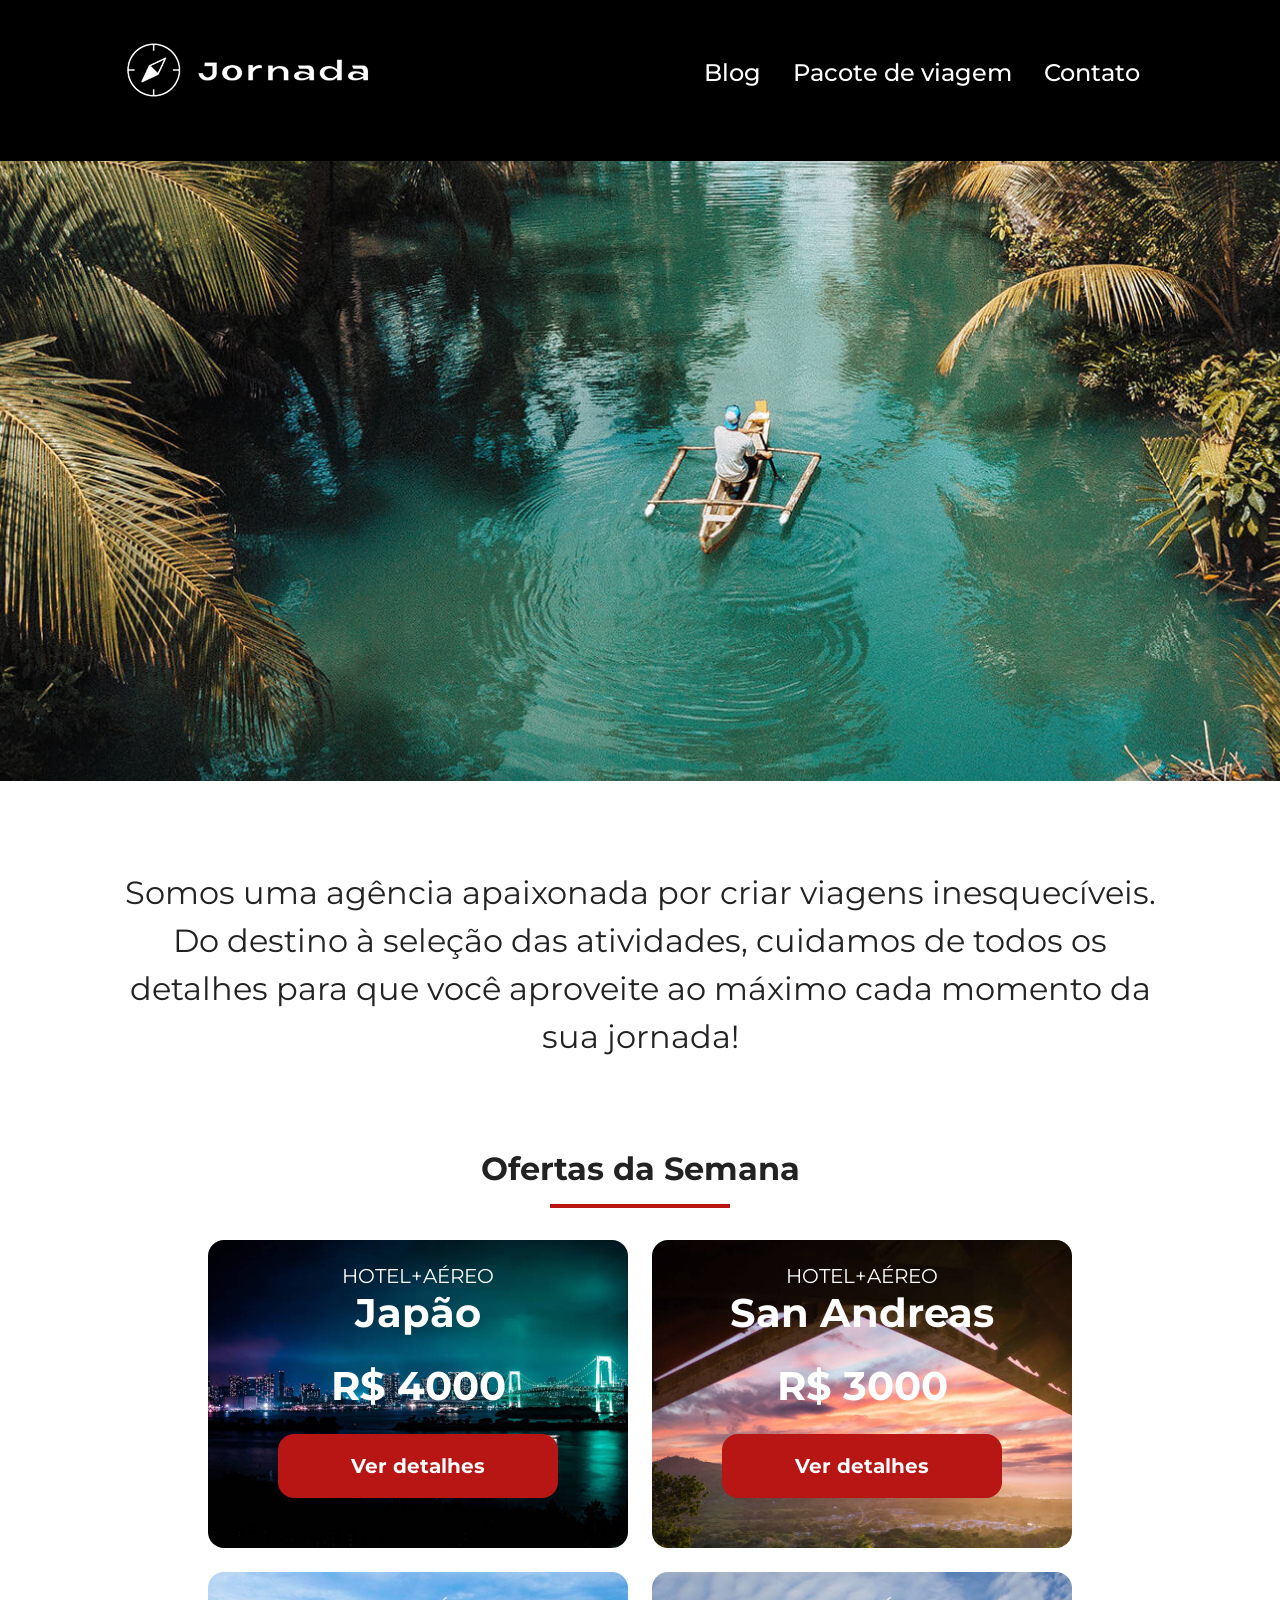
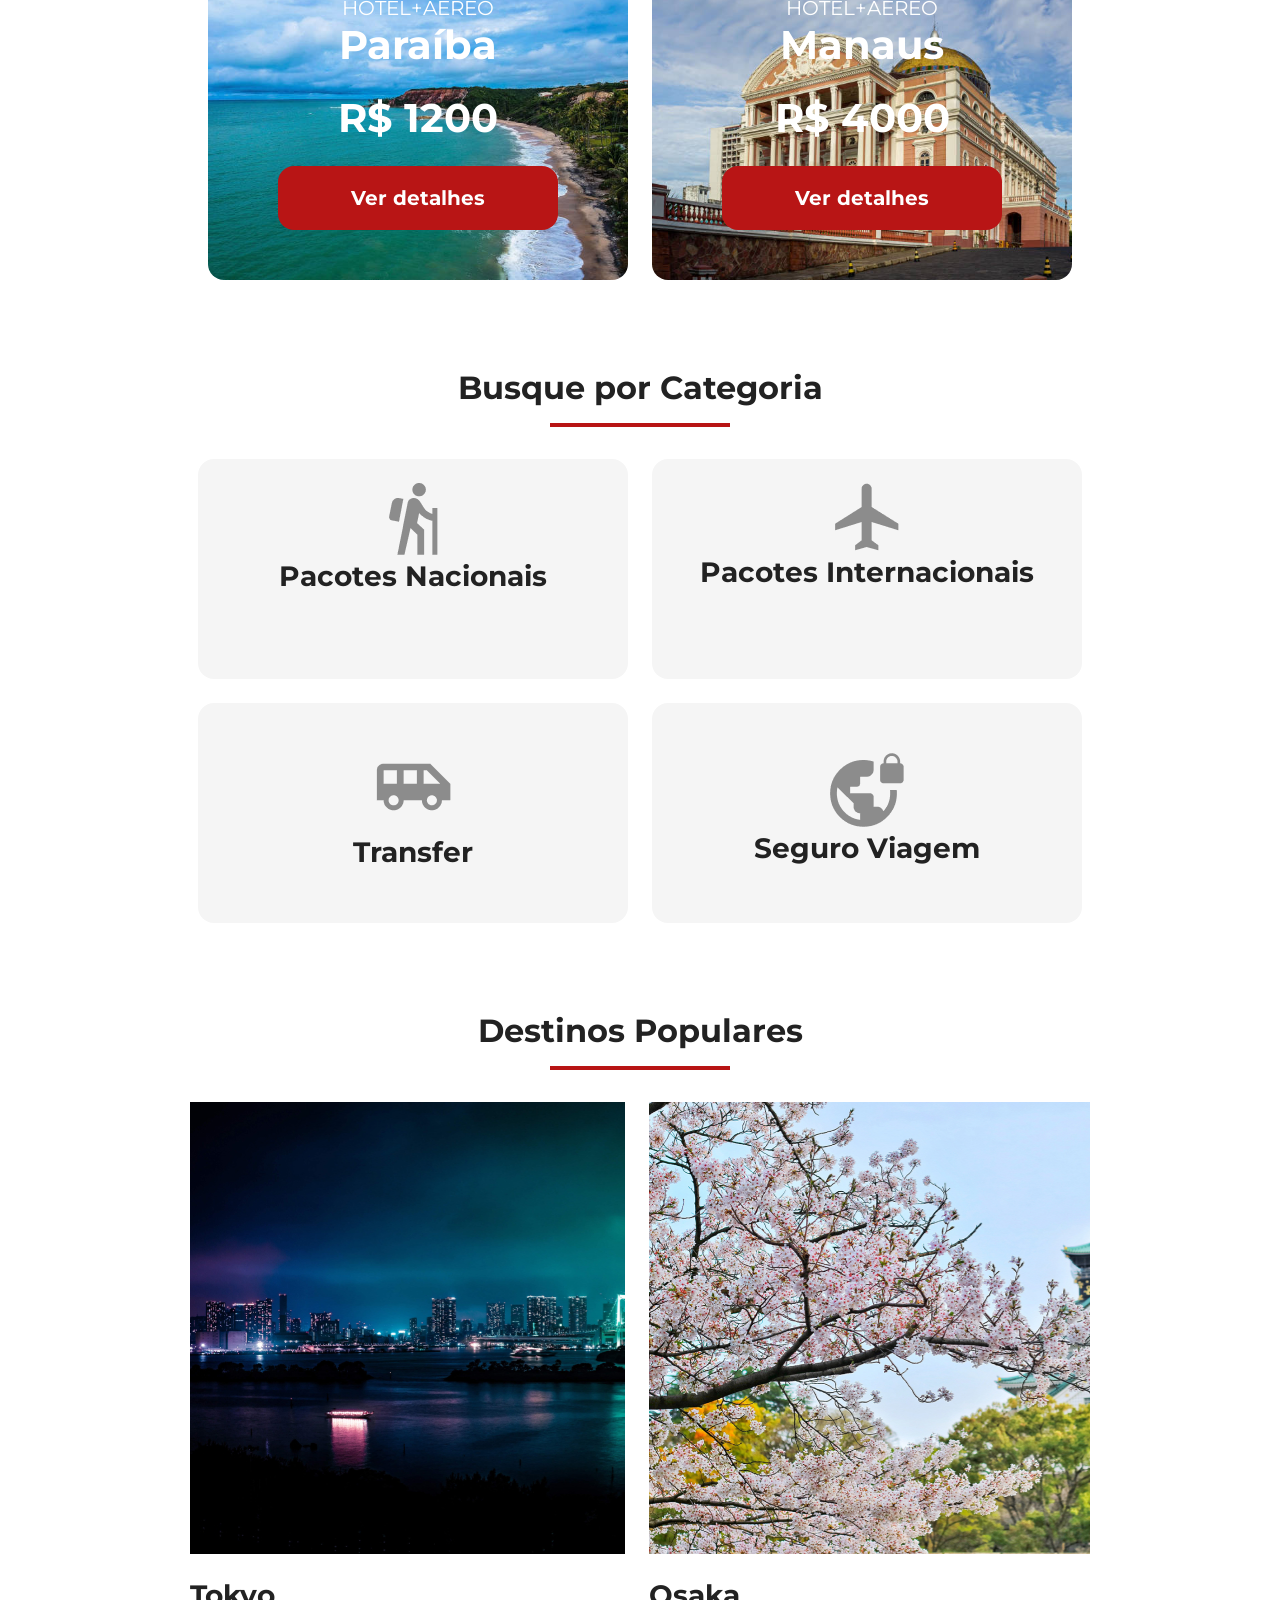
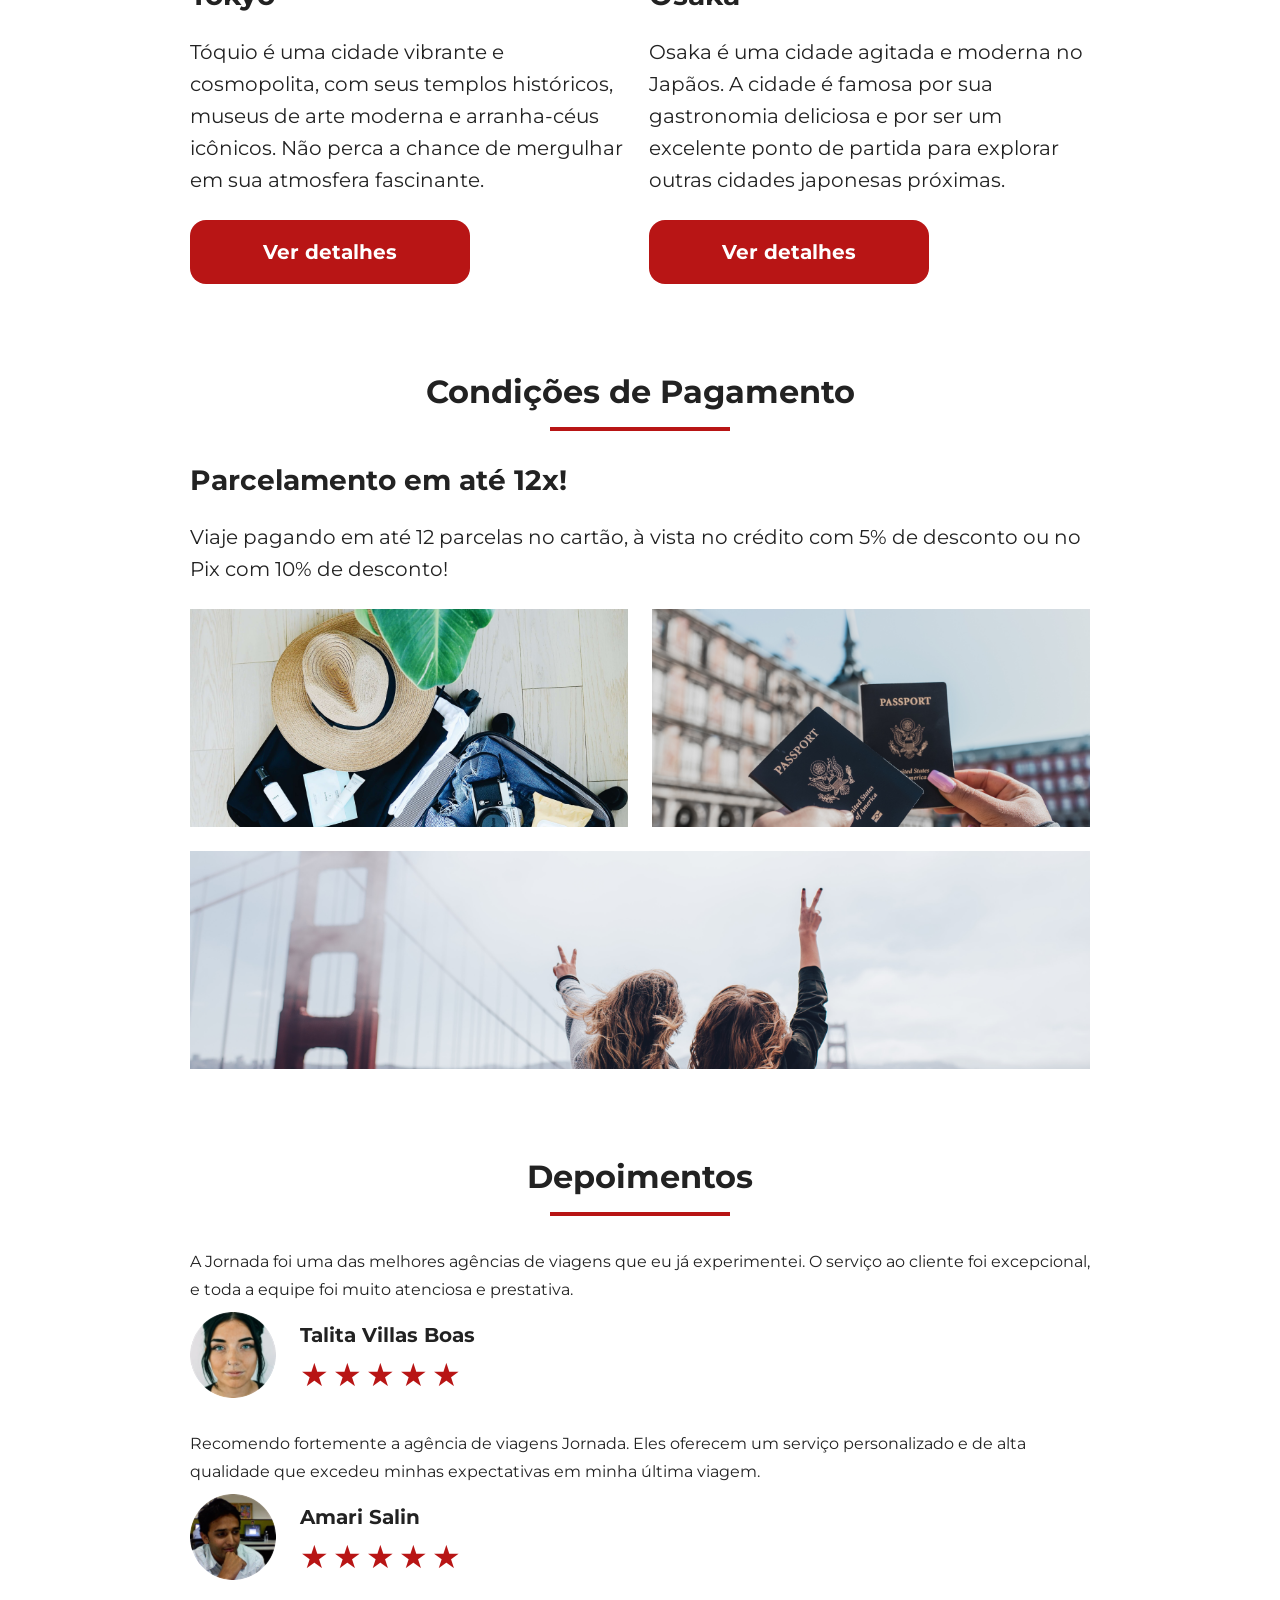
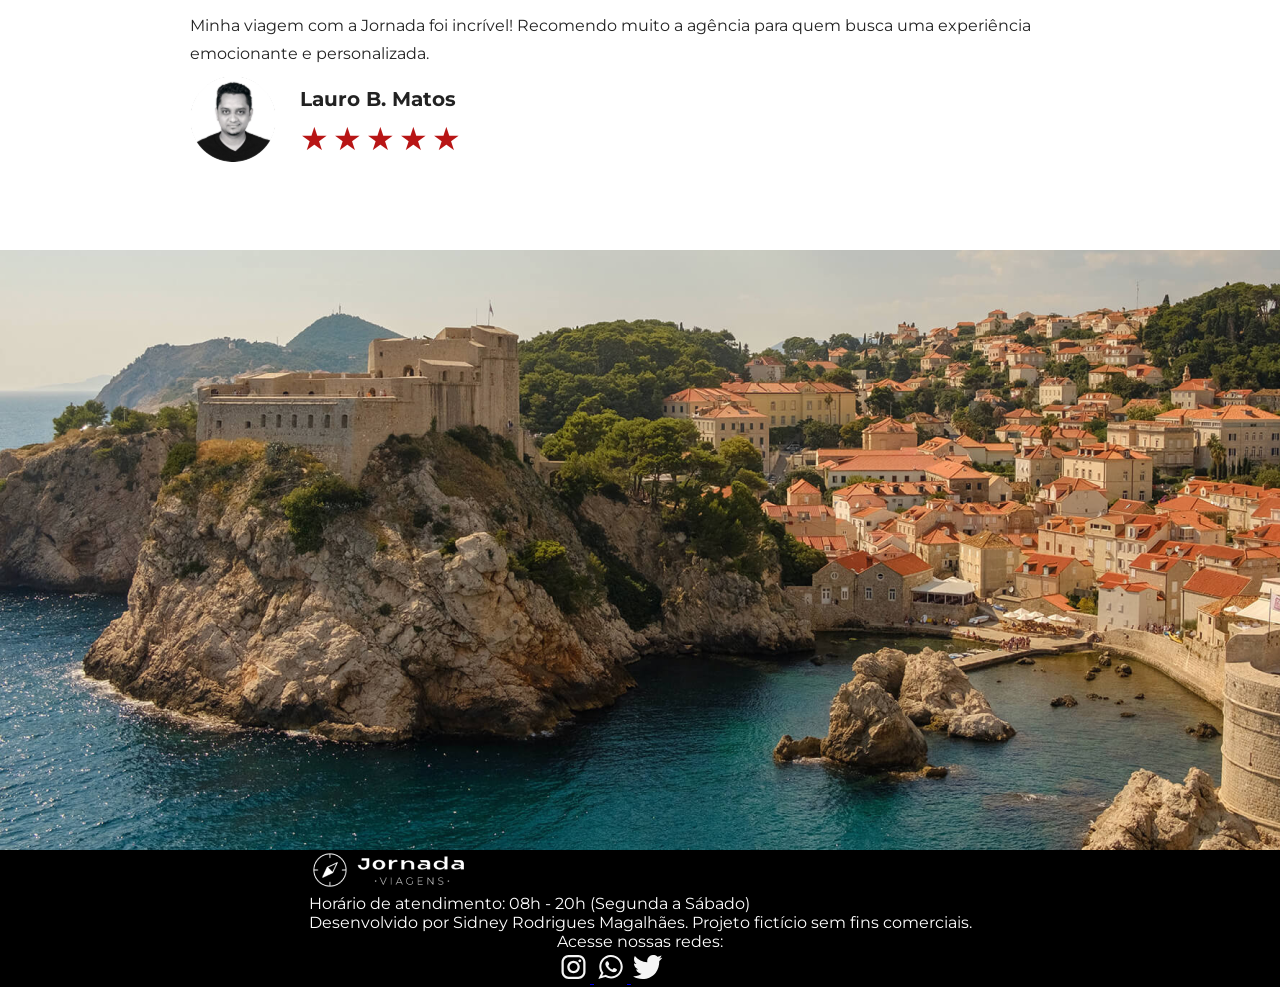
==== commit 6a1c5f45: "Melhorias e ajuste na estrutura do footer" ====
--- a/index.html
+++ b/index.html
@@ -349,27 +349,42 @@
 
     <footer class="main-footer">
       <div class="footer-content">
-        <img
-          src="images/logo-footer.png"
-          alt="Bússola do logo Jornada Viagens"  
-        />
+        <img src="images/logo-footer.png" alt="Logo completo Jornada Viagens" />
         <p>Horário de atendimento: 08h - 20h (Segunda a Sábado)</p>
-        <p>Desenvolvido por Sidney Rodrigues Magalhães. Projeto fictício sem fins comerciais.</p>
-        <div class="contact-info">
-          <h3 class="content-title">Acesse nossas redes:</h3>
-          <a href="#" target="_blank" title="Acesse o Instagram da Jornada Viagens">
-            <img src="images/instagram.png" alt="Ícone do Instagram" />
-            >Acesse nosso Instagram
-          </a>
-          <a href="#" target="_blank" title="Acesse o Facebook da Jornada Viagens">
-            <img src="images/facebook.png" alt="Ícone do Facebook" />
-            >Acesse nosso Facebook  
-          </a>
-          <a href="#" target="_blank" title="Acesse o Twitter da Jornada Viagens">
-            <img src="images/twitter.png" alt="Ícone do Twitter" />
-            >Acesse nosso Twitter   
-          </a>
-        </div>
-
+        <p>
+          Desenvolvido por Sidney Rodrigues Magalhães. Projeto fictício sem fins
+          comerciais.
+        </p>
+      </div>
+      <div class="footer-social">
+        <p>Acesse nossas redes:</p>
+        <a
+          href="#"
+          target="_blank"
+          title="Acesse o Instagram da Jornada Viagens"
+        >
+          <img
+            src="images/icone-instagram.svg"
+            alt="icone do instagram representando o acesso ao instagram da Jornada Viagens"
+          />
+        </a>
+        <a
+          href="#"
+          target="_blank"
+          title="Acesse o WhatsApp da Jornada Viagens"
+        >
+          <img
+            src="images/icone-whatsapp.svg"
+            alt="icone do WhatsApp representando o acesso ao WhatsApp da Jornada Viagens"
+          />
+        </a>
+        <a href="#" target="_blank" title="Acesse o Twitter da Jornada Viagens">
+          <img
+            src="images/icone-twitter.svg"
+            alt="icone do Twitter representando o acesso ao Twitter da Jornada Viagens"
+          />
+        </a>
+      </div>
+    </footer>
   </body>
 </html>
--- a/css/style.css
+++ b/css/style.css
@@ -6,3 +6,4 @@
 @import url(destinations.css);
 @import url(payments.css);
 @import url(testimonials.css);
+@import url(footer.css);
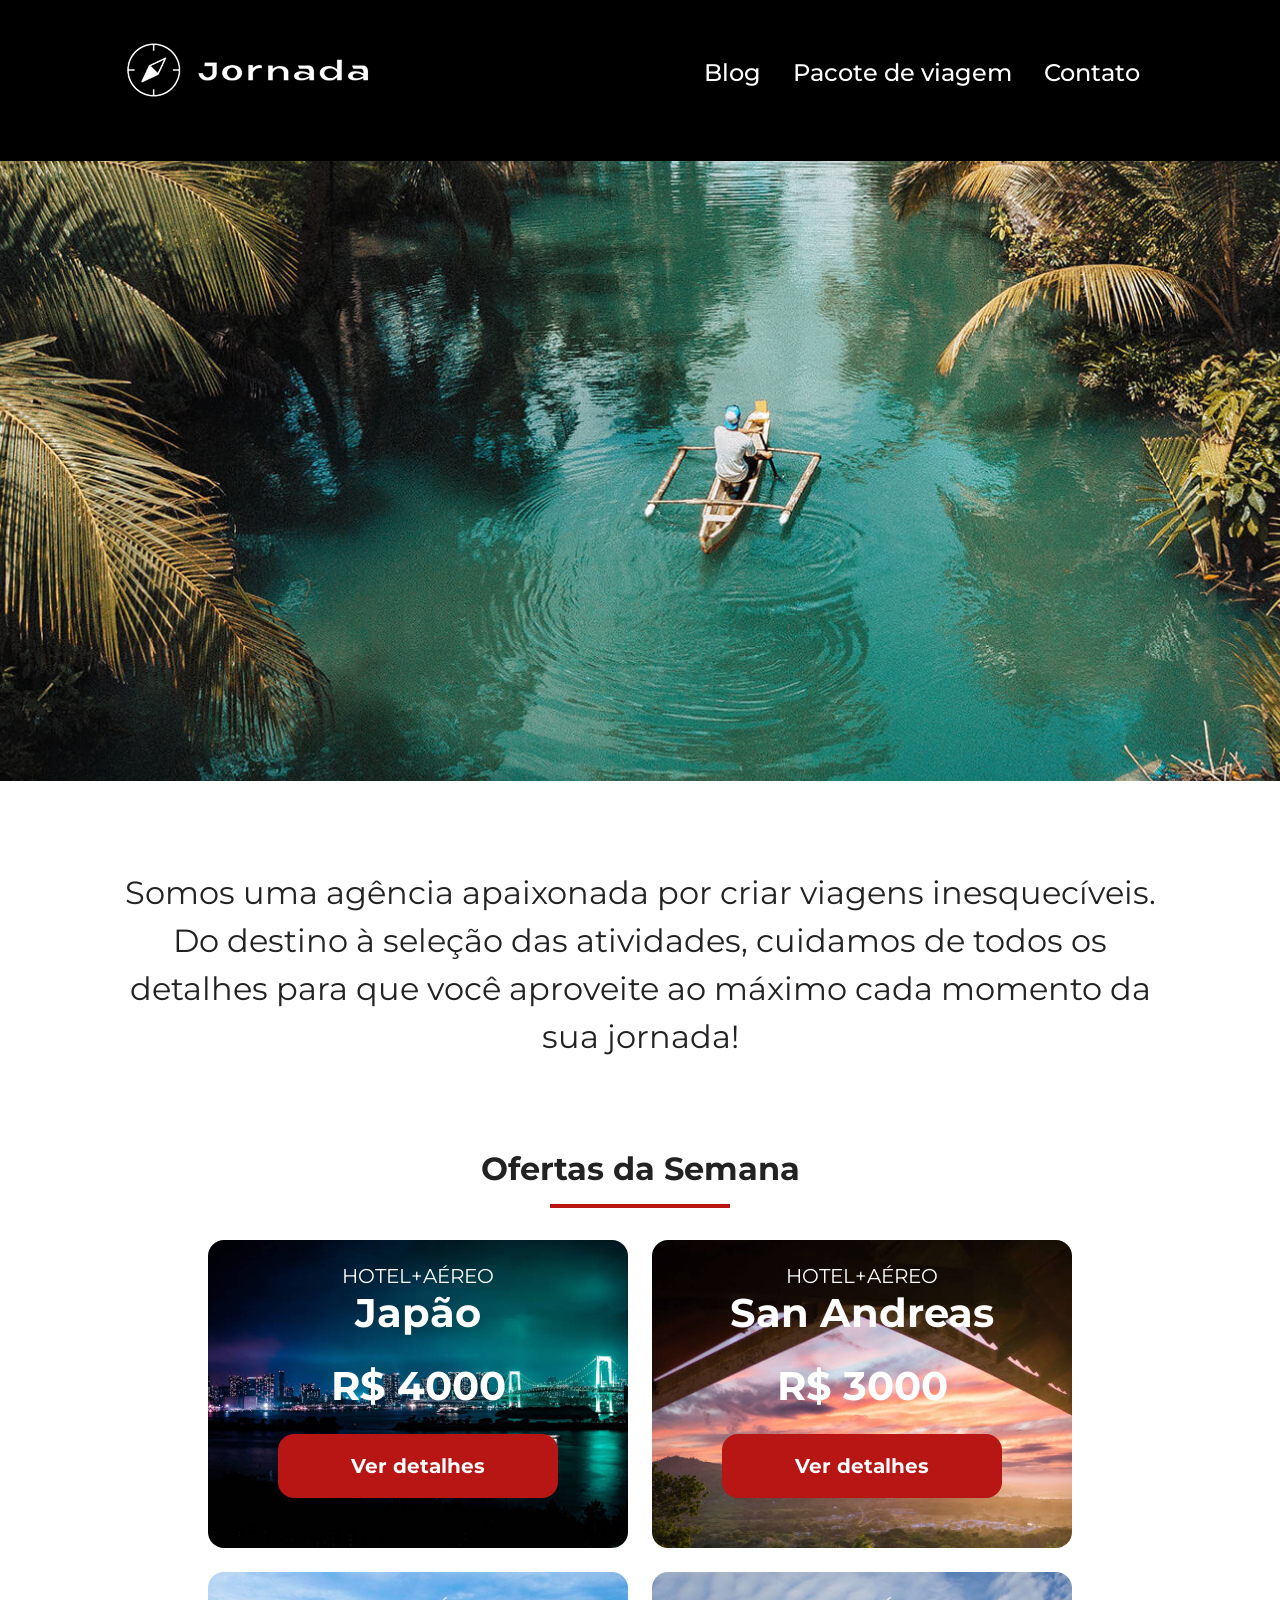
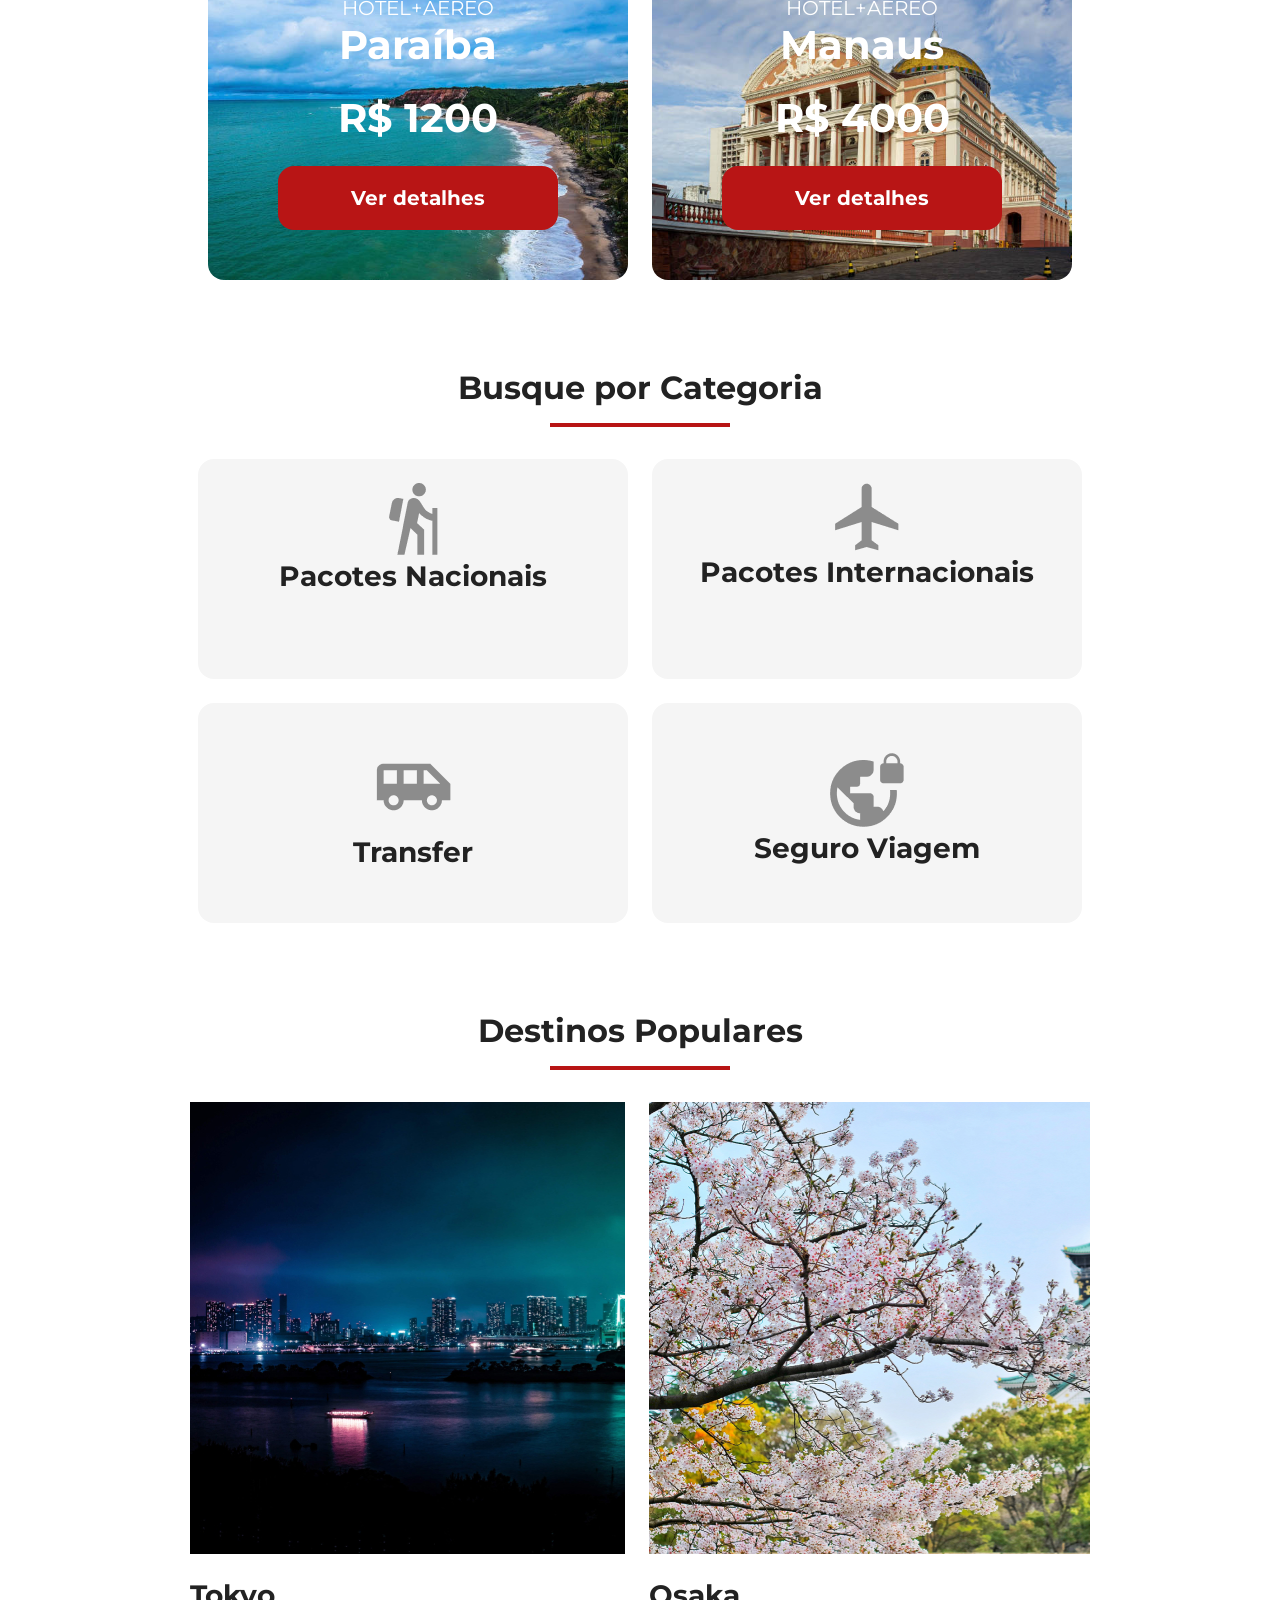
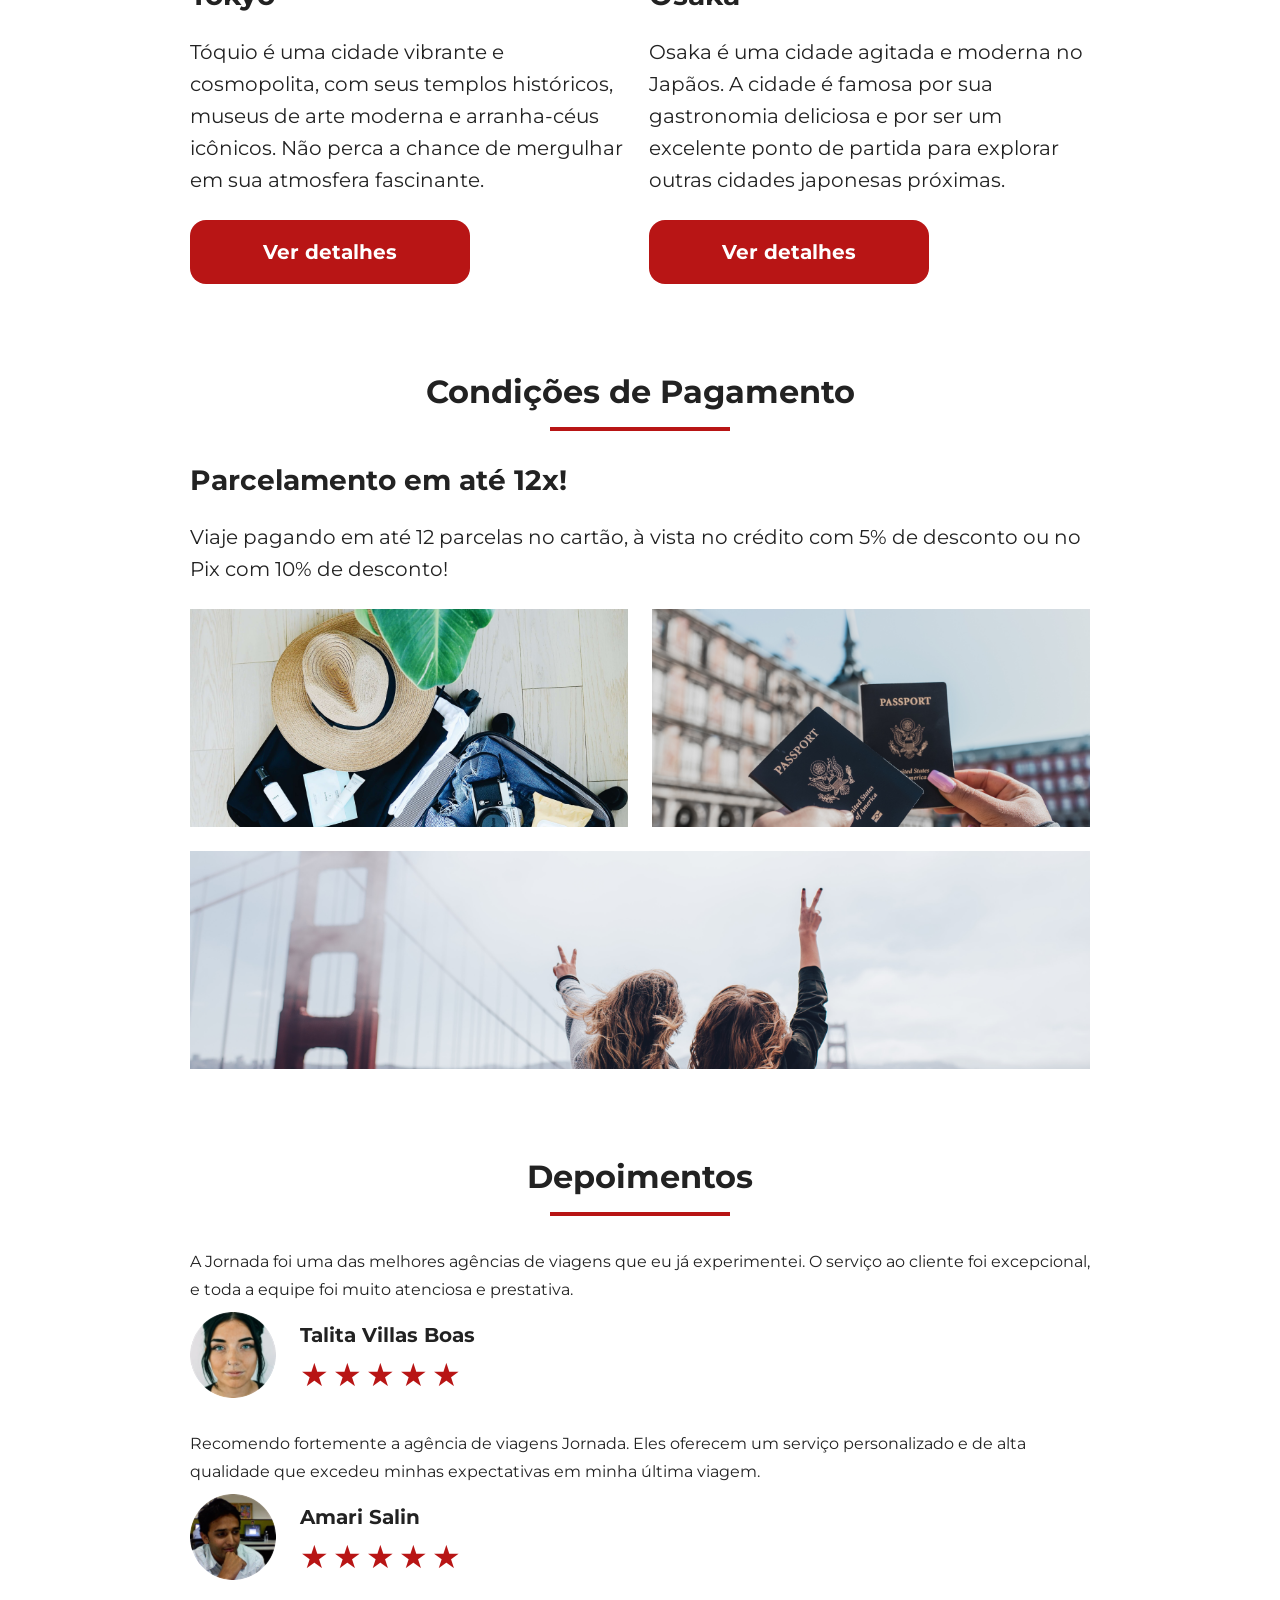
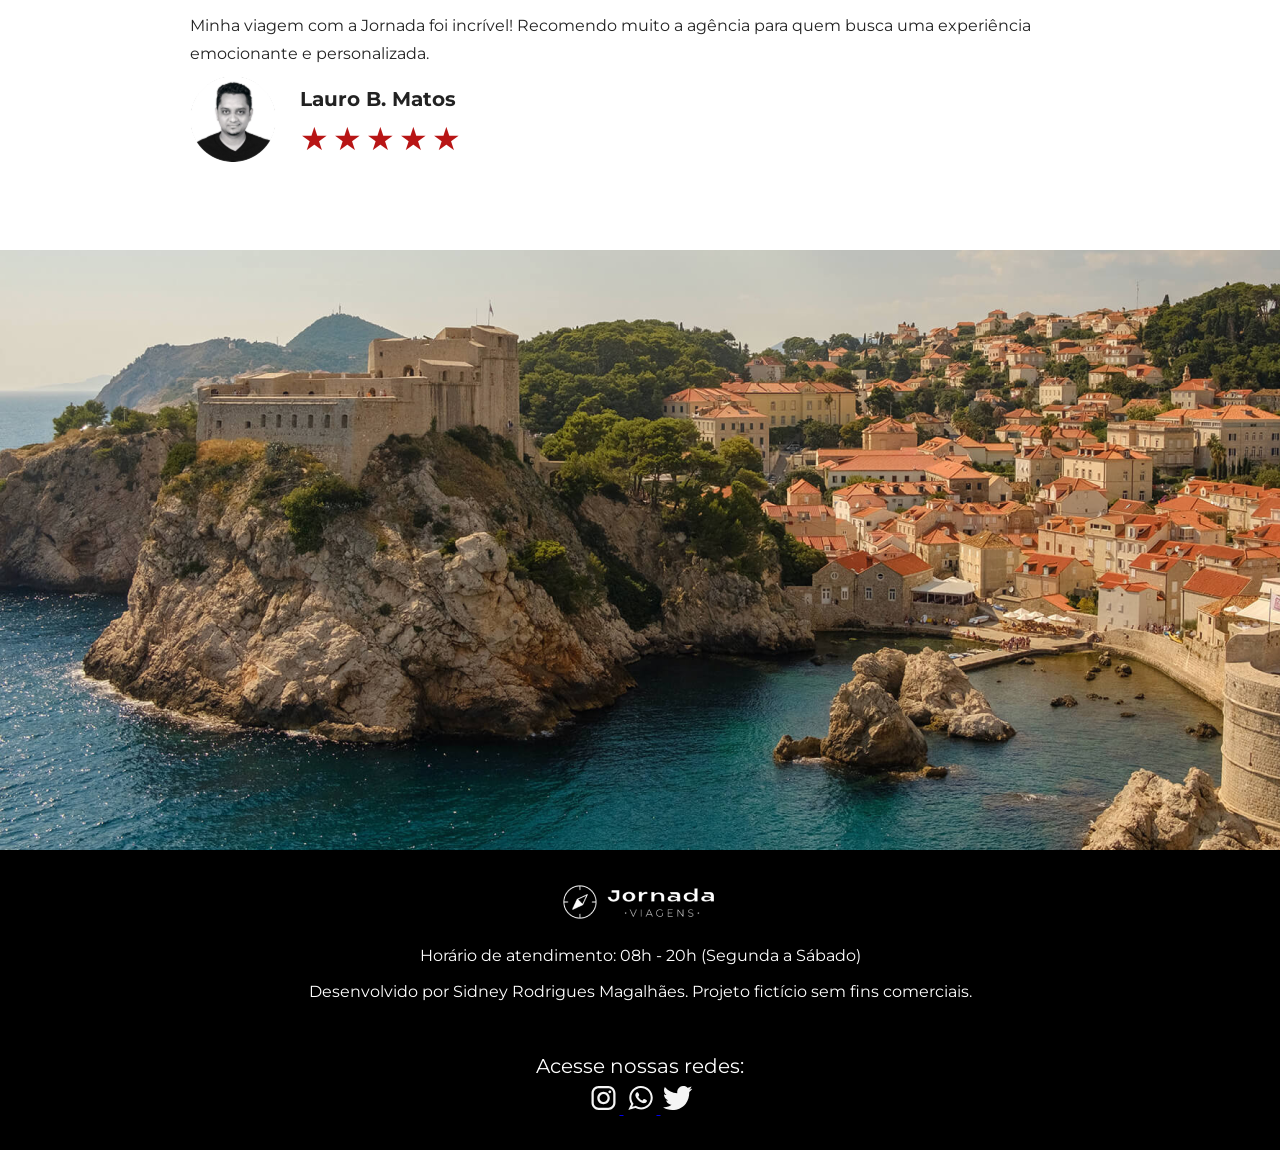
==== commit b758d290: "Aplicado correçoes de Accessibility" ====
--- a/index.html
+++ b/index.html
@@ -55,297 +55,300 @@
       </div>
     </header>
 
-    <section class="hero">
-      <div class="hero-img"></div>
-      <h2>
-        Somos uma agência apaixonada por criar viagens inesquecíveis. Do destino
-        à seleção das atividades, cuidamos de todos os detalhes para que você
-        aproveite ao máximo cada momento da sua jornada!
-      </h2>
-    </section>
-
-    <section class="offers">
-      <div class="section-title">
-        <h2>Ofertas da Semana</h2>
-        <hr />
-      </div>
-
-      <div class="offers-cards">
-        <article class="card japan">
-          <header>
-            <p>HOTEL+AÉREO</p>
-            <h3>
-              Japão<br />
-              <span>R$ 4000</span>
-            </h3>
-          </header>
-          <footer>
-            <a href="#" target="" class="button">Ver detalhes</a>
-          </footer>
-        </article>
-
-        <article class="card san-andreas">
-          <header>
-            <p>HOTEL+AÉREO</p>
-            <h3>
-              San Andreas<br />
-              <span>R$ 3000</span>
-            </h3>
-          </header>
-          <footer>
-            <a href="#" target="" class="button">Ver detalhes</a>
-          </footer>
-        </article>
-
-        <article class="card paraiba">
-          <header>
-            <p>HOTEL+AÉREO</p>
-            <h3>
-              Paraíba<br />
-              <span>R$ 1200</span>
-            </h3>
-          </header>
-          <footer>
-            <a href="#" target="" class="button">Ver detalhes</a>
-          </footer>
-        </article>
-
-        <article class="card manaus">
-          <header>
-            <p>HOTEL+AÉREO</p>
-            <h3>
-              Manaus<br />
-              <span>R$ 4000</span>
-            </h3>
-          </header>
-          <footer>
-            <a href="#" target="" class="button">Ver detalhes</a>
-          </footer>
-        </article>
-      </div>
-    </section>
-
-    <section class="categories">
-      <div class="section-title">
-        <h2>Busque por Categoria</h2>
-        <hr />
-      </div>
-      <div class="categories-cards">
-        <a
-          class="card"
-          href="#"
-          target="_blank"
-          title="Busque pela categoria de pacotes nacionais"
-        >
-          <img
-            src="images/icone-caminhada.png"
-            alt="Ícone cinza representado uma pessoa fazendo tracking"
-          />
-          <h3 class="content-title">Pacotes Nacionais<br /></h3>
-        </a>
-
-        <a
-          class="card"
-          href="#"
-          target="_blank"
-          title="Busque pela categoria de pacotes internacionais"
-        >
-          <img
-            src="images/icone-aviao.png"
-            alt="Ícone cinza representado um aviao"
-          />
-          <h3 class="content-title">Pacotes Internacionais<br /></h3>
-        </a>
-
-        <a
-          class="card sigle-line transfer"
-          href="#"
-          target="_blank"
-          title="Busque pela categoria de transfer"
-        >
-          <img
-            src="images/icone-onibus.png"
-            alt="Ícone cinza representado um microonibus"
-          />
-          <h3 class="content-title">Transfer<br /></h3>
-        </a>
-
-        <a
-          class="card sigle-line"
-          href="#"
-          target="_blank"
-          title="Busque pela categoria de seguro viagem"
-        >
-          <img
-            src="images/icone-planeta.png"
-            alt="Ícone cinza representado o planeta terra com um cadeado"
-          />
-          <h3 class="content-title">Seguro Viagem<br /></h3>
-        </a>
-      </div>
-    </section>
-
-    <section class="destinations">
-      <div class="section-title">
-        <h2>Destinos Populares</h2>
-        <hr />
-      </div>
-
-      <div class="destinations-items">
-        <article class="item">
-          <header>
-            <div class="img-item tokio"></div>
-            <h3 class="content-title">Tokyo</h3>
-          </header>
-          <p class="content-text">
-            Tóquio é uma cidade vibrante e cosmopolita, com seus templos
-            históricos, museus de arte moderna e arranha-céus icônicos. Não
-            perca a chance de mergulhar em sua atmosfera fascinante.
-          </p>
-          <footer>
-            <a
-              href="#"
-              target="_blank"
-              class="button"
-              title="Veja mais detalhes do destino Tokio"
-              >Ver detalhes</a
-            >
-          </footer>
-        </article>
-
-        <article class="item">
-          <header>
-            <div class="img-item osaka"></div>
-            <h3 class="content-title">Osaka</h3>
-          </header>
-          <p class="content-text">
-            Osaka é uma cidade agitada e moderna no Japãos. A cidade é famosa
-            por sua gastronomia deliciosa e por ser um excelente ponto de
-            partida para explorar outras cidades japonesas próximas.
-          </p>
-          <footer>
-            <a
-              href="#"
-              target="_blank"
-              class="button"
-              title="Veja mais detalhes do destino Osaka"
-              >Ver detalhes</a
-            >
-          </footer>
-        </article>
-      </div>
-    </section>
-
-    <section class="payments">
-      <div class="section-title">
-        <h2>Condições de Pagamento</h2>
-        <hr />
-      </div>
-      <div class="payments-content">
-        <div class="text-content">
-          <h3 class="content-title">Parcelamento em até 12x!</h3>
-          <p class="content-text">
-            Viaje pagando em até 12 parcelas no cartão, à vista no crédito com
-            5% de desconto ou no Pix com 10% de desconto!
-          </p>
-        </div>
-        <div class="image-content">
-          <div class="image bag"></div>
-          <div class="image passport"></div>
-          <div class="image people colspan-2"></div>
-        </div>
-      </div>
-    </section>
-
-    <section class="testimonials">
-      <div class="section-title">
-        <h2>Depoimentos</h2>
-        <hr />
-      </div>
-
-      <div class="testimonial-container">
-        <article class="card">
-          <header>
-            <p>
-              A Jornada foi uma das melhores agências de viagens que eu já
-              experimentei. O serviço ao cliente foi excepcional, e toda a
-              equipe foi muito atenciosa e prestativa.
+    <main>
+      <section class="hero">
+        <div class="hero-img"></div>
+        <h2>
+          Somos uma agência apaixonada por criar viagens inesquecíveis. Do
+          destino à seleção das atividades, cuidamos de todos os detalhes para
+          que você aproveite ao máximo cada momento da sua jornada!
+        </h2>
+      </section>
+
+      <section class="offers">
+        <div class="section-title">
+          <h2>Ofertas da Semana</h2>
+          <hr />
+        </div>
+
+        <div class="offers-cards">
+          <article class="card japan">
+            <header>
+              <p>HOTEL+AÉREO</p>
+              <h3>
+                Japão<br />
+                <span>R$ 4000</span>
+              </h3>
+            </header>
+            <footer>
+              <a href="#" target="" class="button">Ver detalhes</a>
+            </footer>
+          </article>
+
+          <article class="card san-andreas">
+            <header>
+              <p>HOTEL+AÉREO</p>
+              <h3>
+                San Andreas<br />
+                <span>R$ 3000</span>
+              </h3>
+            </header>
+            <footer>
+              <a href="#" target="" class="button">Ver detalhes</a>
+            </footer>
+          </article>
+
+          <article class="card paraiba">
+            <header>
+              <p>HOTEL+AÉREO</p>
+              <h3>
+                Paraíba<br />
+                <span>R$ 1200</span>
+              </h3>
+            </header>
+            <footer>
+              <a href="#" target="" class="button">Ver detalhes</a>
+            </footer>
+          </article>
+
+          <article class="card manaus">
+            <header>
+              <p>HOTEL+AÉREO</p>
+              <h3>
+                Manaus<br />
+                <span>R$ 4000</span>
+              </h3>
+            </header>
+            <footer>
+              <a href="#" target="" class="button">Ver detalhes</a>
+            </footer>
+          </article>
+        </div>
+      </section>
+
+      <section class="categories">
+        <div class="section-title">
+          <h2>Busque por Categoria</h2>
+          <hr />
+        </div>
+        <div class="categories-cards">
+          <a
+            class="card"
+            href="#"
+            target="_blank"
+            title="Busque pela categoria de pacotes nacionais"
+          >
+            <img
+              src="images/icone-caminhada.png"
+              alt="Ícone cinza representado uma pessoa fazendo tracking"
+            />
+            <h3 class="content-title">Pacotes Nacionais<br /></h3>
+          </a>
+
+          <a
+            class="card"
+            href="#"
+            target="_blank"
+            title="Busque pela categoria de pacotes internacionais"
+          >
+            <img
+              src="images/icone-aviao.png"
+              alt="Ícone cinza representado um aviao"
+            />
+            <h3 class="content-title">Pacotes Internacionais<br /></h3>
+          </a>
+
+          <a
+            class="card sigle-line transfer"
+            href="#"
+            target="_blank"
+            title="Busque pela categoria de transfer"
+          >
+            <img
+              src="images/icone-onibus.png"
+              alt="Ícone cinza representado um microonibus"
+            />
+            <h3 class="content-title">Transfer<br /></h3>
+          </a>
+
+          <a
+            class="card sigle-line"
+            href="#"
+            target="_blank"
+            title="Busque pela categoria de seguro viagem"
+          >
+            <img
+              src="images/icone-planeta.png"
+              alt="Ícone cinza representado o planeta terra com um cadeado"
+            />
+            <h3 class="content-title">Seguro Viagem<br /></h3>
+          </a>
+        </div>
+      </section>
+
+      <section class="destinations">
+        <div class="section-title">
+          <h2>Destinos Populares</h2>
+          <hr />
+        </div>
+
+        <div class="destinations-items">
+          <article class="item">
+            <header>
+              <div class="img-item tokio"></div>
+              <h3 class="content-title">Tokyo</h3>
+            </header>
+            <p class="content-text">
+              Tóquio é uma cidade vibrante e cosmopolita, com seus templos
+              históricos, museus de arte moderna e arranha-céus icônicos. Não
+              perca a chance de mergulhar em sua atmosfera fascinante.
             </p>
-          </header>
-          <footer>
-            <img
-              src="images/avatar-talita.png"
-              alt="imagem de perfil da cliente Talita Villas Boas"
-            />
-            <div class="profile-content">
-              <h4 class="content-title">Talita Villas Boas</h4>
-              <div class="rating">
-                <span class="star">★</span>
-                <span class="star">★</span>
-                <span class="star">★</span>
-                <span class="star">★</span>
-                <span class="star">★</span>
+            <footer>
+              <a
+                href="#"
+                target="_blank"
+                class="button"
+                title="Veja mais detalhes do destino Tokio"
+                >Ver detalhes</a
+              >
+            </footer>
+          </article>
+
+          <article class="item">
+            <header>
+              <div class="img-item osaka"></div>
+              <h3 class="content-title">Osaka</h3>
+            </header>
+            <p class="content-text">
+              Osaka é uma cidade agitada e moderna no Japãos. A cidade é famosa
+              por sua gastronomia deliciosa e por ser um excelente ponto de
+              partida para explorar outras cidades japonesas próximas.
+            </p>
+            <footer>
+              <a
+                href="#"
+                target="_blank"
+                class="button"
+                title="Veja mais detalhes do destino Osaka"
+                >Ver detalhes</a
+              >
+            </footer>
+          </article>
+        </div>
+      </section>
+
+      <section class="payments">
+        <div class="section-title">
+          <h2>Condições de Pagamento</h2>
+          <hr />
+        </div>
+        <div class="payments-content">
+          <div class="text-content">
+            <h3 class="content-title">Parcelamento em até 12x!</h3>
+            <p class="content-text">
+              Viaje pagando em até 12 parcelas no cartão, à vista no crédito com
+              5% de desconto ou no Pix com 10% de desconto!
+            </p>
+          </div>
+          <div class="image-content">
+            <div class="image bag"></div>
+            <div class="image passport"></div>
+            <div class="image people colspan-2"></div>
+          </div>
+        </div>
+      </section>
+
+      <section class="testimonials">
+        <div class="section-title">
+          <h2>Depoimentos</h2>
+          <hr />
+        </div>
+
+        <div class="testimonial-container">
+          <article class="card">
+            <header>
+              <p>
+                A Jornada foi uma das melhores agências de viagens que eu já
+                experimentei. O serviço ao cliente foi excepcional, e toda a
+                equipe foi muito atenciosa e prestativa.
+              </p>
+            </header>
+            <footer>
+              <img
+                src="images/avatar-talita.png"
+                alt="imagem de perfil da cliente Talita Villas Boas"
+              />
+              <div class="profile-content">
+                <h3 class="content-title">Talita Villas Boas</h3>
+                <div class="rating">
+                  <span class="star">★</span>
+                  <span class="star">★</span>
+                  <span class="star">★</span>
+                  <span class="star">★</span>
+                  <span class="star">★</span>
+                </div>
               </div>
-            </div>
-          </footer>
-        </article>
-
-        <article class="card">
-          <header>
-            <p>
-              Recomendo fortemente a agência de viagens Jornada. Eles oferecem
-              um serviço personalizado e de alta qualidade que excedeu minhas
-              expectativas em minha última viagem.
-            </p>
-          </header>
-          <footer>
-            <img
-              src="images/avatar-amari.png"
-              alt="imagem de perfil da cliente Amari Salin"
-            />
-            <div class="profile-content">
-              <h4 class="content-title">Amari Salin</h4>
-              <div class="rating">
-                <span class="star">★</span>
-                <span class="star">★</span>
-                <span class="star">★</span>
-                <span class="star">★</span>
-                <span class="star">★</span>
+            </footer>
+          </article>
+
+          <article class="card">
+            <header>
+              <p>
+                Recomendo fortemente a agência de viagens Jornada. Eles oferecem
+                um serviço personalizado e de alta qualidade que excedeu minhas
+                expectativas em minha última viagem.
+              </p>
+            </header>
+            <footer>
+              <img
+                src="images/avatar-amari.png"
+                alt="imagem de perfil da cliente Amari Salin"
+              />
+              <div class="profile-content">
+                <h3 class="content-title">Amari Salin</h3>
+                <div class="rating">
+                  <span class="star">★</span>
+                  <span class="star">★</span>
+                  <span class="star">★</span>
+                  <span class="star">★</span>
+                  <span class="star">★</span>
+                </div>
               </div>
-            </div>
-          </footer>
-        </article>
-
-        <article class="card">
-          <header>
-            <p>
-              Minha viagem com a Jornada foi incrível! Recomendo muito a agência
-              para quem busca uma experiência emocionante e personalizada.
-            </p>
-          </header>
-          <footer>
-            <img
-              src="images/avatar-lauro.png"
-              alt="imagem de perfil da cliente Lauro B. Matos"
-            />
-            <div class="profile-content">
-              <h4 class="content-title">Lauro B. Matos</h4>
-              <div class="rating">
-                <span class="star">★</span>
-                <span class="star">★</span>
-                <span class="star">★</span>
-                <span class="star">★</span>
-                <span class="star">★</span>
+            </footer>
+          </article>
+
+          <article class="card">
+            <header>
+              <p>
+                Minha viagem com a Jornada foi incrível! Recomendo muito a
+                agência para quem busca uma experiência emocionante e
+                personalizada.
+              </p>
+            </header>
+            <footer>
+              <img
+                src="images/avatar-lauro.png"
+                alt="imagem de perfil da cliente Lauro B. Matos"
+              />
+              <div class="profile-content">
+                <h3 class="content-title">Lauro B. Matos</h3>
+                <div class="rating">
+                  <span class="star">★</span>
+                  <span class="star">★</span>
+                  <span class="star">★</span>
+                  <span class="star">★</span>
+                  <span class="star">★</span>
+                </div>
               </div>
-            </div>
-          </footer>
-        </article>
-      </div>
-    </section>
-
-    <section class="bottom-hero">
-      <div class="hero-img"></div>
-    </section>
+            </footer>
+          </article>
+        </div>
+      </section>
+
+      <section class="bottom-hero">
+        <div class="hero-img"></div>
+      </section>
+    </main>
 
     <footer class="main-footer">
       <div class="footer-content">
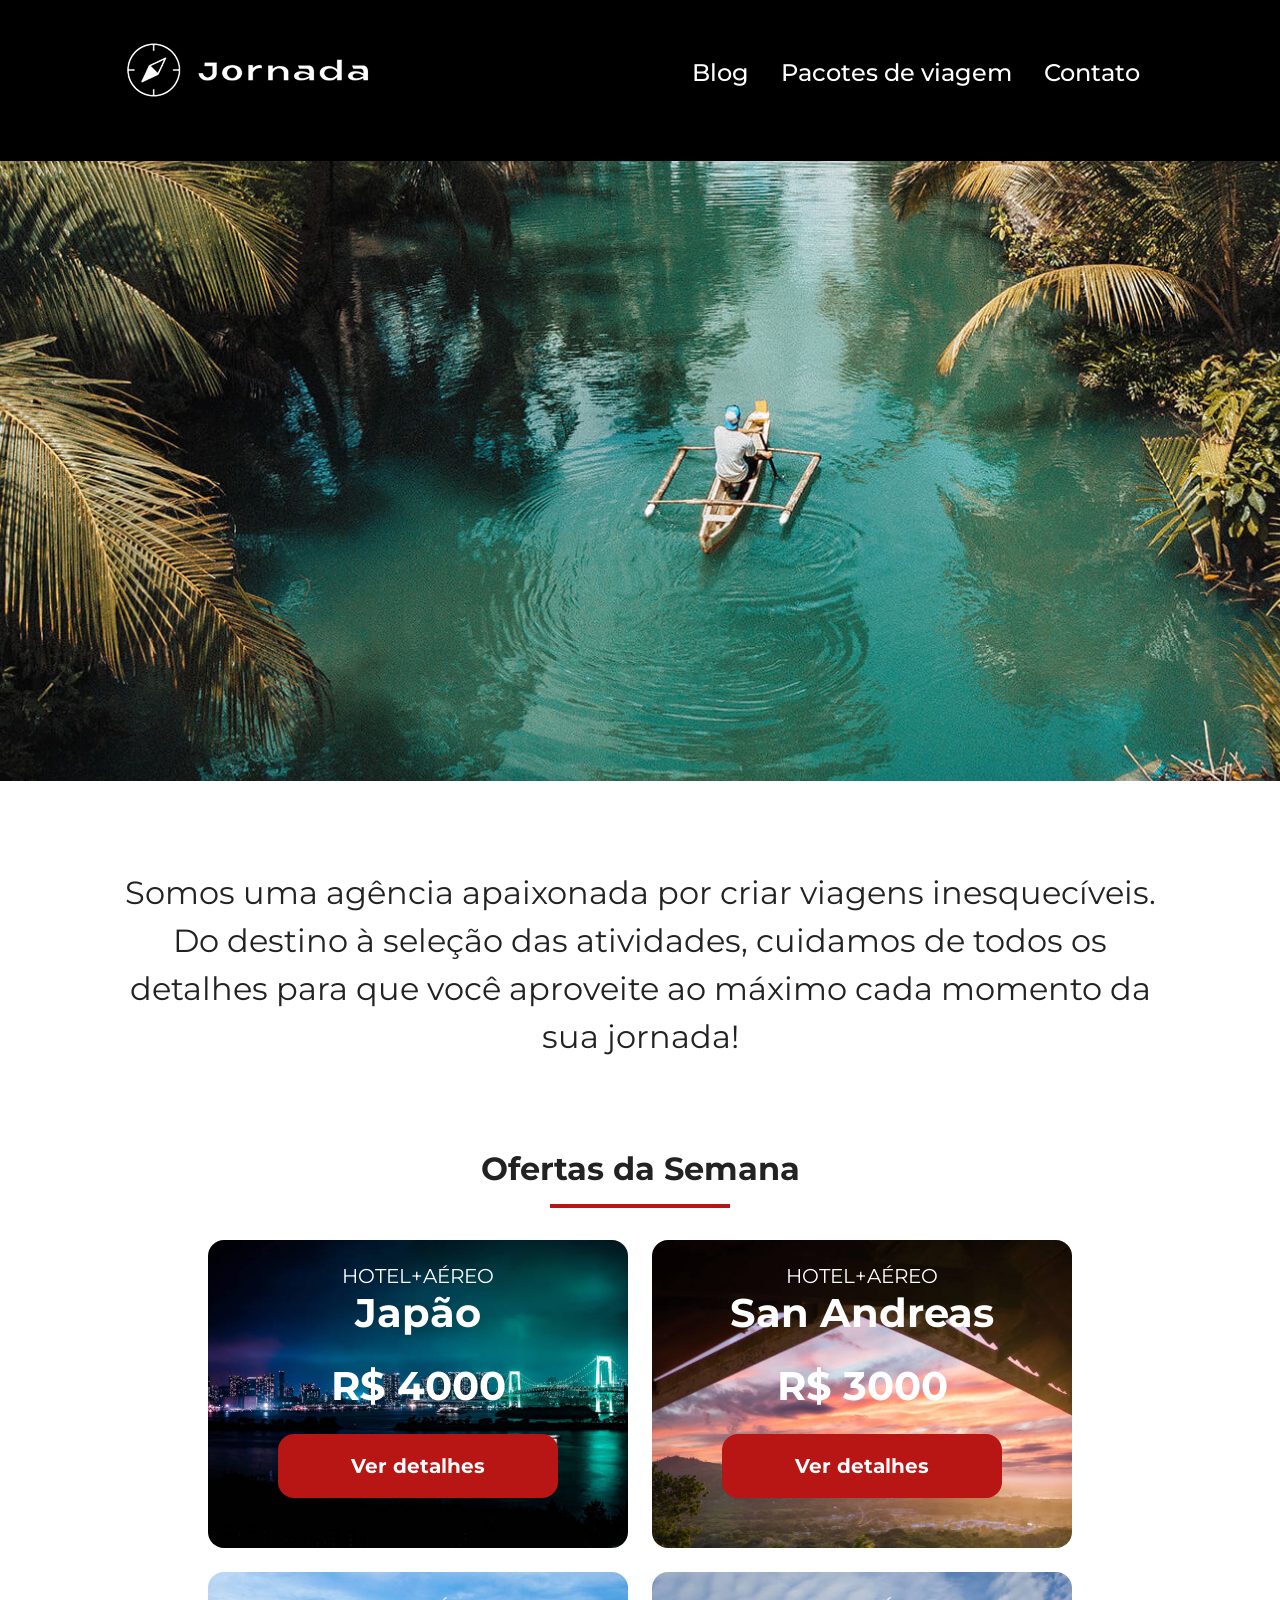
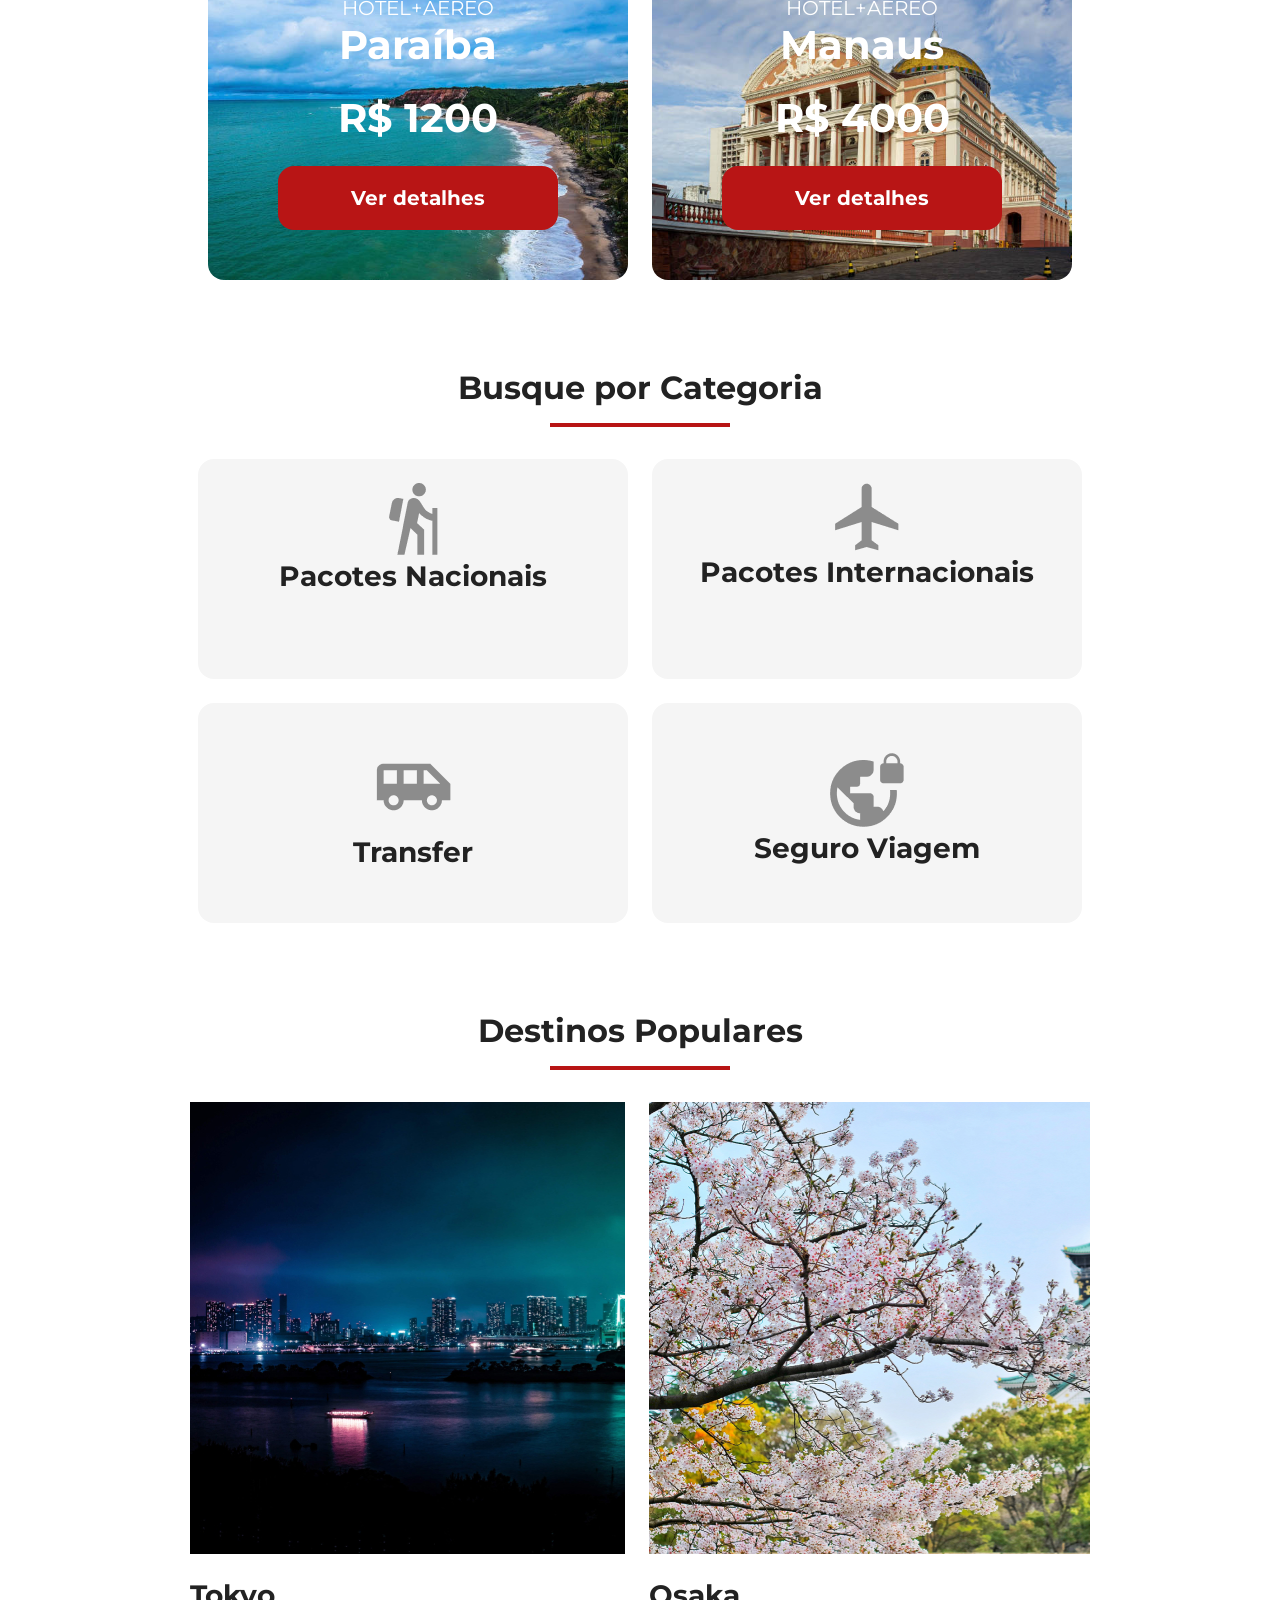
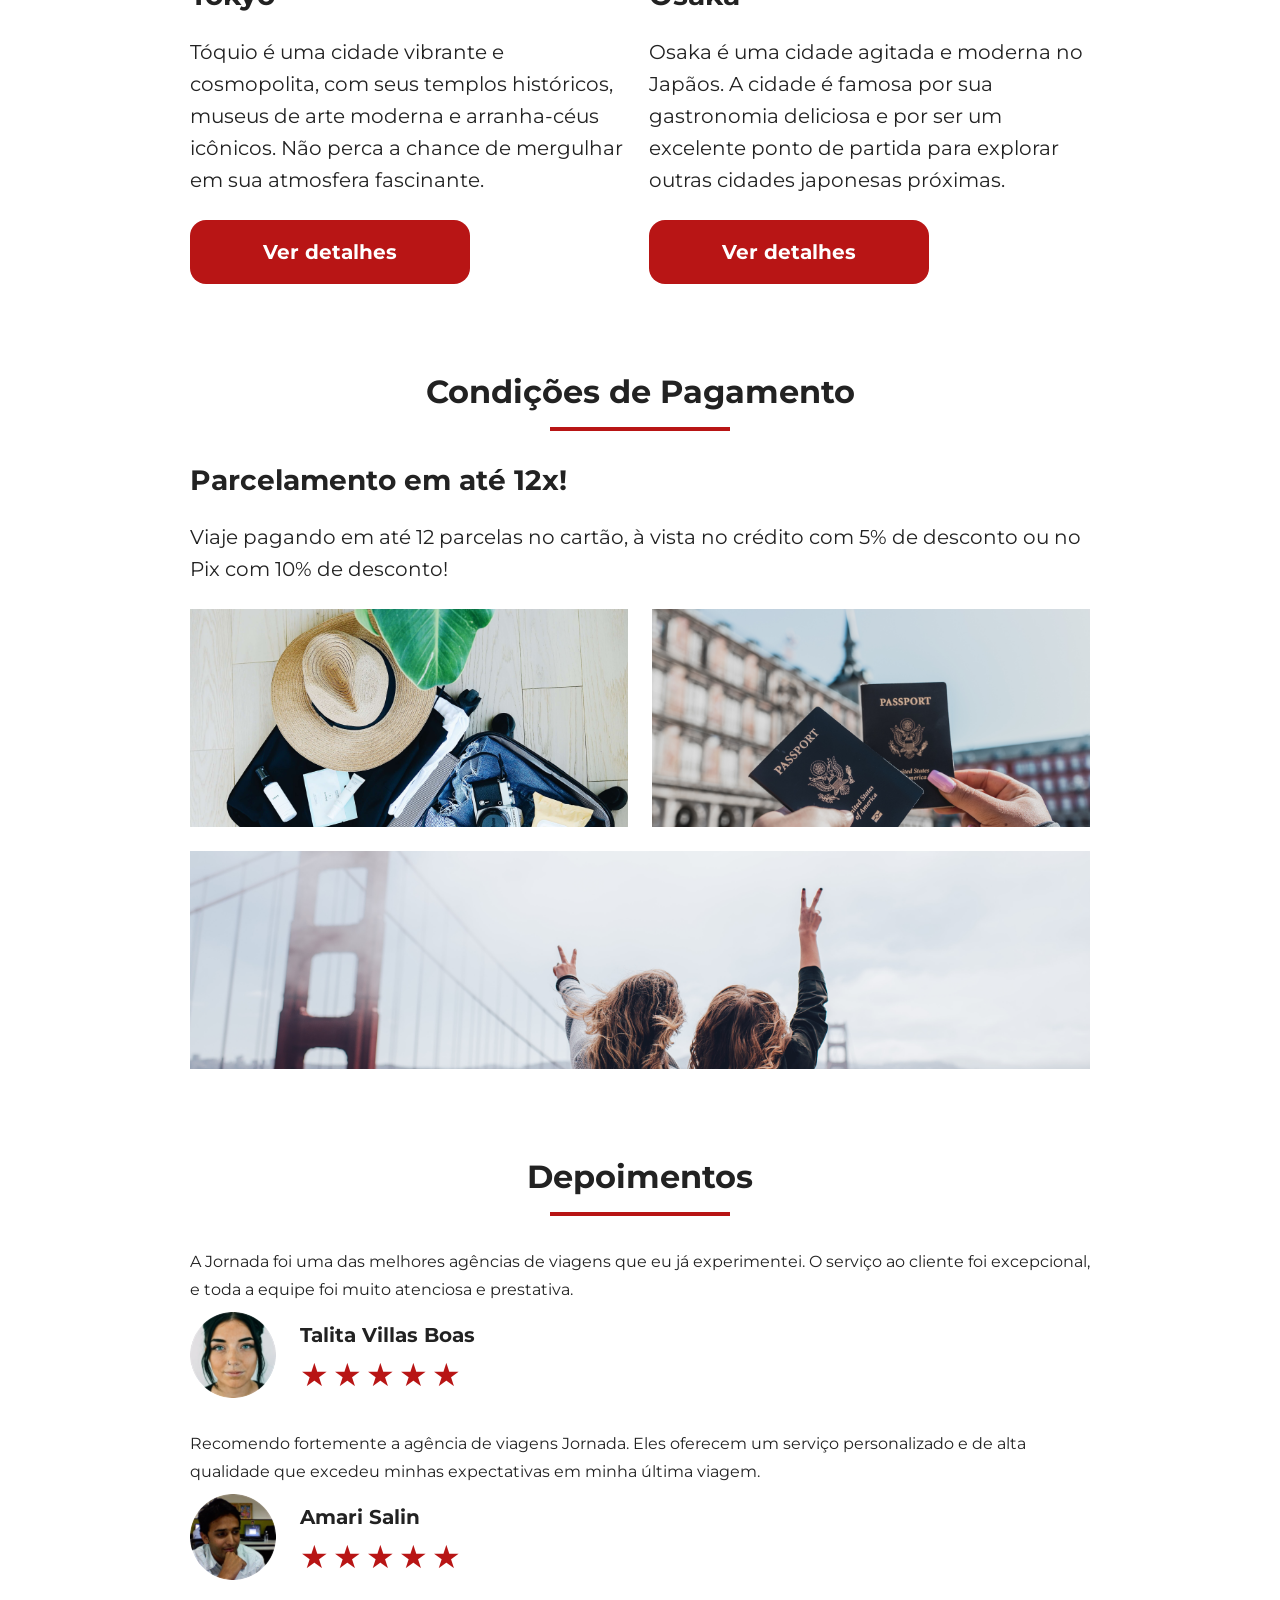
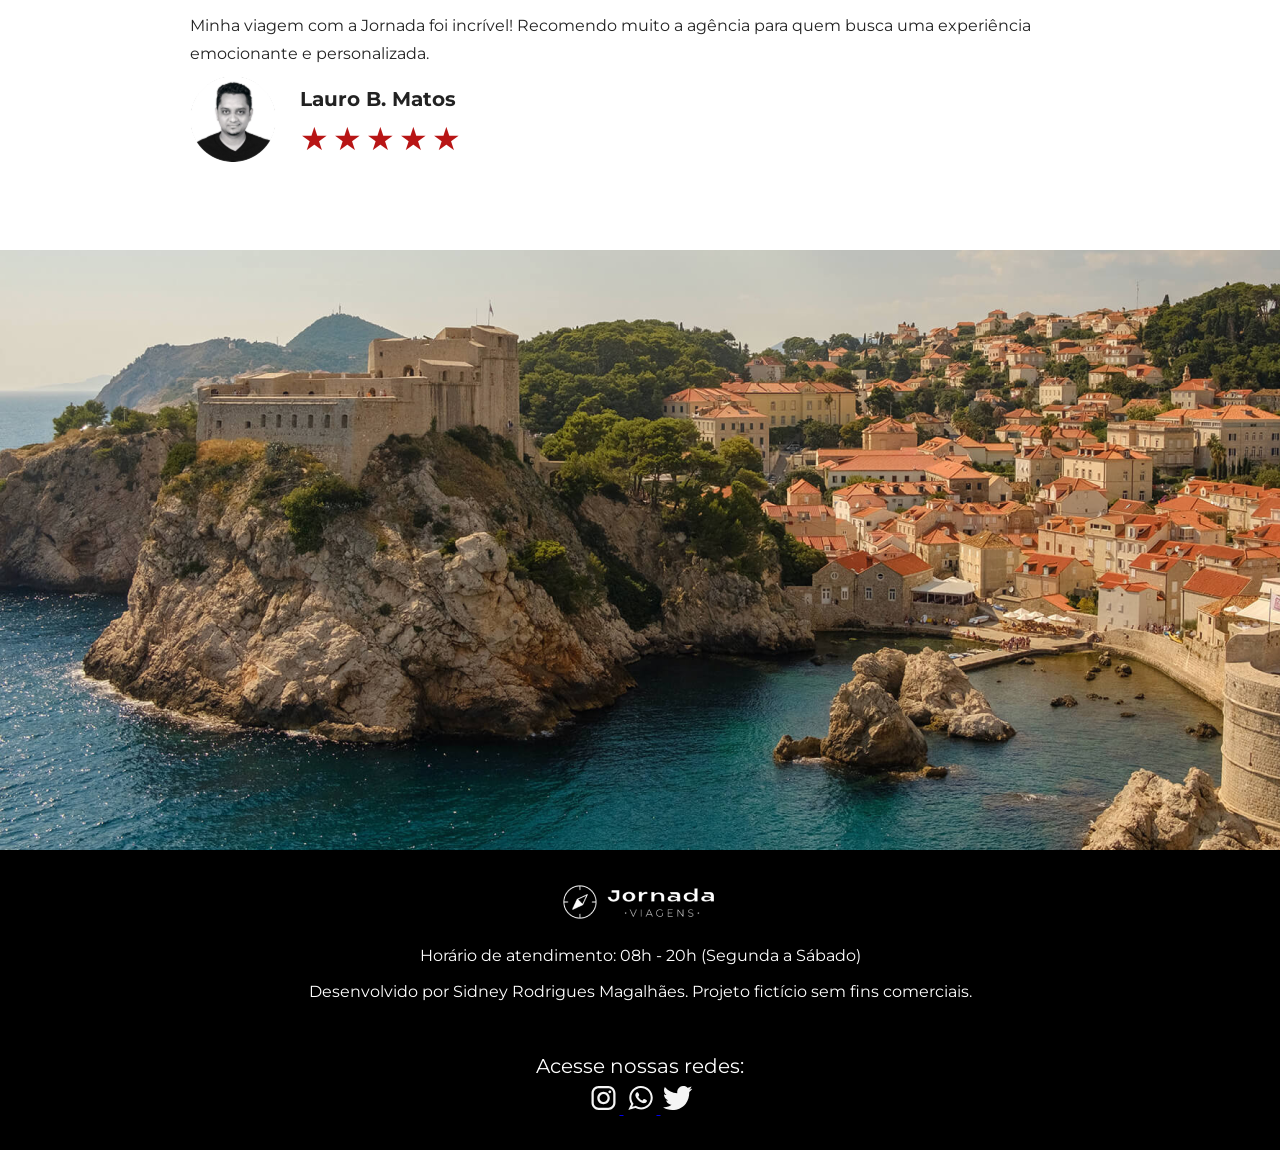
==== commit 28ca54df: "Melhorias do menu para pagina ativa" ====
--- a/index.html
+++ b/index.html
@@ -3,8 +3,30 @@
   <head>
     <meta charset="UTF-8" />
     <meta name="viewport" content="width=device-width, initial-scale=1.0" />
+    <meta
+      name="description"
+      content="Agência de viagens especializada em criar experiências inesquecíveis. Oferecemos pacotes personalizados, atendimento excepcional e destinos incríveis para tornar sua jornada única."
+    />
+
+    <meta
+      name="og:title"
+      content="Jornada Viagens - Agência de Viagens Inesquecíveis"
+    />
+    <meta
+      name="og:description"
+      content="Agência de viagens especializada em criar experiências inesquecíveis. Oferecemos pacotes personalizados, atendimento excepcional e destinos incríveis para tornar sua jornada única."
+    />
+    <meta
+      name="og:image"
+      content="https://jornada-viagens.vercel.app/images/logo-footer.png"
+    />
+    <meta name="og:url" content="https://jornada-viagens.vercel.app/" />
+    <meta name="og:type" content="website" />
+
+    <link rel="icon" href="favico.png" type="image/svg+xml" />
+    <link rel="stylesheet" href="css/style.css" />
+
     <title>Jornnada Viagens</title>
-    <link rel="stylesheet" href="css/style.css" />
   </head>
 
   <body>
@@ -23,30 +45,24 @@
       </a>
 
       <div class="navigation-menu">
+        <input type="checkbox" id="menu" hidden />
         <label for="menu">
           <img src="images/menu.png" alt="menu" />
         </label>
-        <input type="checkbox" id="menu" hidden />
         <nav>
           <ul class="list-links">
             <li>
-              <a href="blog.html" target="_blank" title="Ir para o blog"
-                >Blog</a
+              <a href="blog.html" title="Ir para o blog">Blog</a>
+            </li>
+            <li>
+              <a
+                href="pacotes-de-viagens.html"
+                title="Ir para os pacotes de viagem"
+                >Pacotes de viagem</a
               >
             </li>
             <li>
-              <a
-                href="pacotes.html"
-                target="_blank"
-                title="Ir para os pacotes de viagem"
-                >Pacote de viagem</a
-              >
-            </li>
-            <li>
-              <a
-                href="contato.html"
-                target="_blank"
-                title="Ir para a página de contato"
+              <a href="contato.html" title="Ir para a página de contato"
                 >Contato</a
               >
             </li>
--- a/css/style.css
+++ b/css/style.css
@@ -7,3 +7,4 @@
 @import url(payments.css);
 @import url(testimonials.css);
 @import url(footer.css);
+@import url(package-travel.css);
